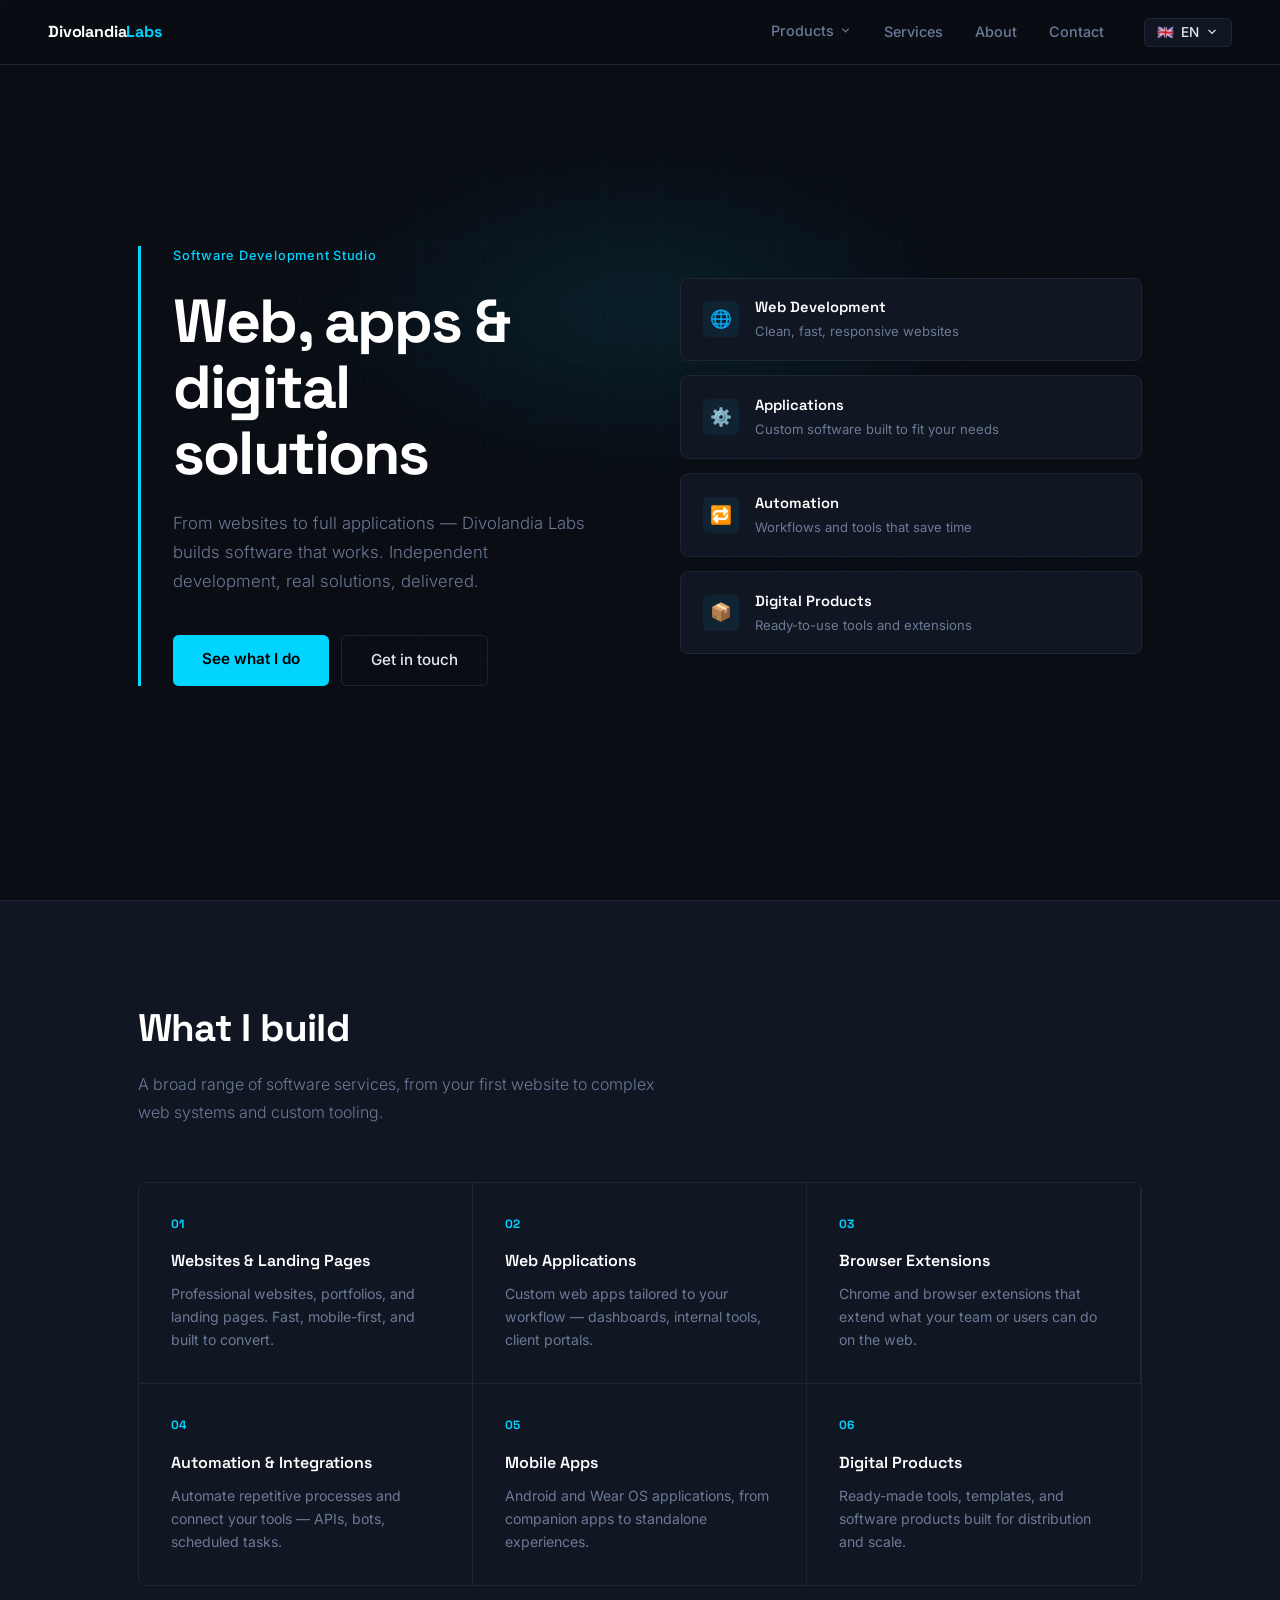
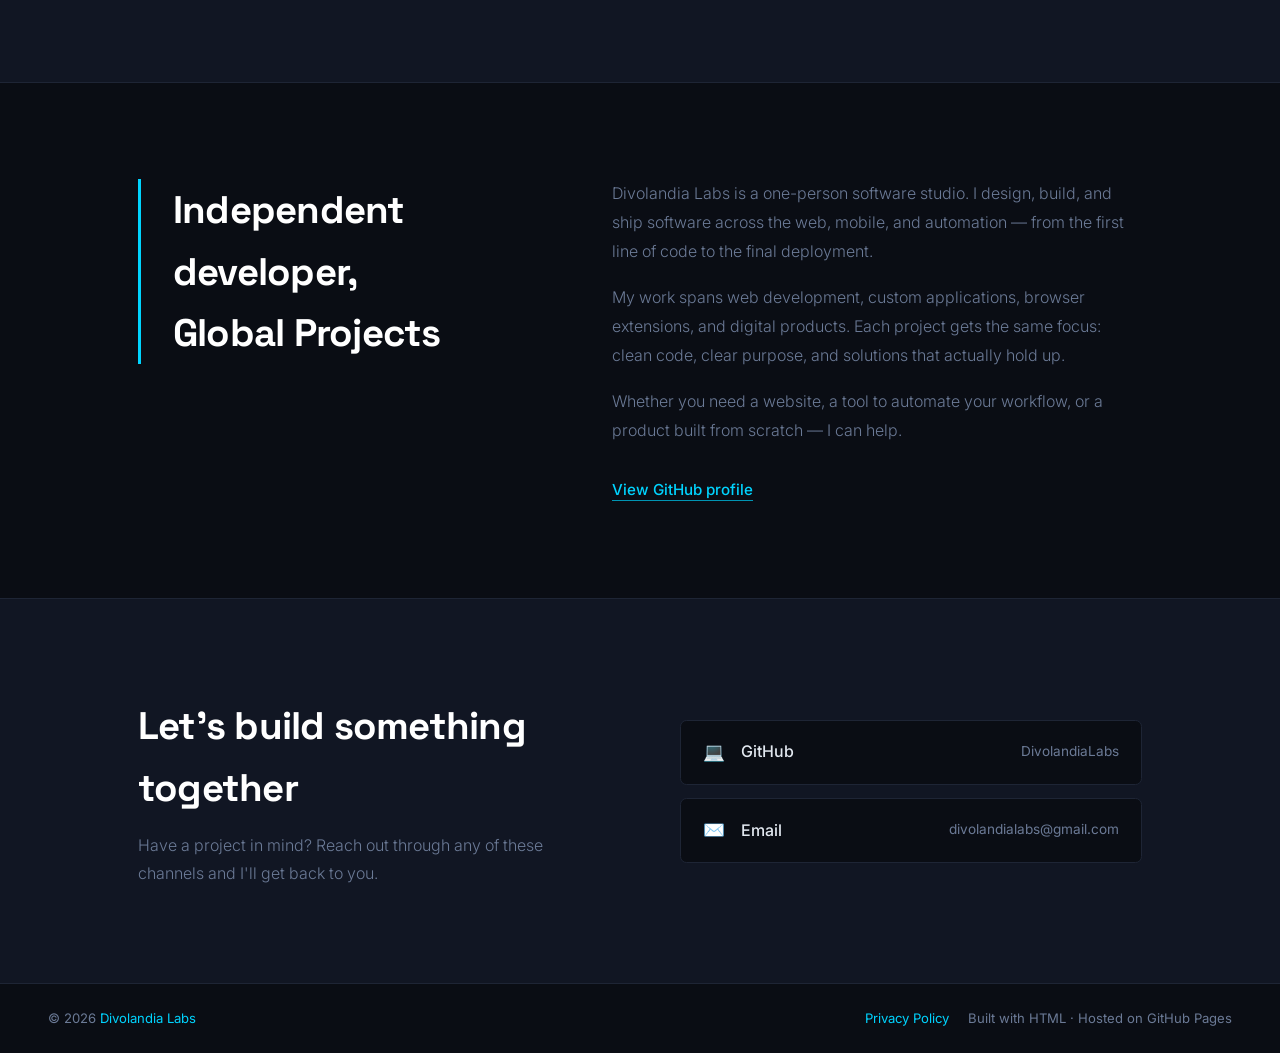
==== index.html @ 8eeaf105 "Add Products submenu and pages for Local Media for Alexa and Private Bookmarks The nav gets a "Produ" ====
<!DOCTYPE html>
<html lang="en">
<head>
  <meta charset="UTF-8" />
  <meta name="viewport" content="width=device-width, initial-scale=1.0, viewport-fit=cover" />
  <title>Divolandia Labs — Software Development</title>
  <meta name="description" content="Divolandia Labs — Independent software development studio. Web development, applications, automation, and digital solutions." />
  <link rel="canonical" href="https://divolandialabs.github.io/" />
  <meta name="theme-color" content="#0a0d14" />
  <meta name="color-scheme" content="dark" />

  <!-- Favicon (usa el logo que ya está en el repo) -->
  <link rel="icon" href="Divolandia%20Labs%20logo.jpg" />
  <link rel="apple-touch-icon" href="Divolandia%20Labs%20logo.jpg" />

  <!-- Open Graph / Twitter: previsualización al compartir el enlace -->
  <meta property="og:type" content="website" />
  <meta property="og:url" content="https://divolandialabs.github.io/" />
  <meta property="og:site_name" content="Divolandia Labs" />
  <meta property="og:title" content="Divolandia Labs — Software Development" />
  <meta property="og:description" content="Independent software development studio. Web development, applications, automation, and digital solutions." />
  <meta property="og:image" content="https://divolandialabs.github.io/Divolandia%20Labs%20logo.jpg" />
  <meta name="twitter:card" content="summary_large_image" />
  <meta name="twitter:title" content="Divolandia Labs — Software Development" />
  <meta name="twitter:description" content="Independent software development studio. Web development, applications, automation, and digital solutions." />
  <meta name="twitter:image" content="https://divolandialabs.github.io/Divolandia%20Labs%20logo.jpg" />

  <link rel="preconnect" href="https://fonts.googleapis.com" />
  <link rel="preconnect" href="https://fonts.gstatic.com" crossorigin />
  <link href="https://fonts.googleapis.com/css2?family=Space+Grotesk:wght@300;400;500;700&family=Inter:wght@300;400;500&display=swap" rel="stylesheet" />
  <style>
    :root {
      --bg:       #0a0d14;
      --surface:  #111623;
      --surface2: #161c2d;
      --border:   #1e2535;
      --cyan:     #00d4ff;
      --cyan-dim: #0094b3;
      --cyan-bg:  rgba(0,212,255,.07);
      --text:     #e2e8f0;
      --muted:    #6b7a96;
      --white:    #ffffff;
    }
    *, *::before, *::after { box-sizing: border-box; margin: 0; padding: 0; }
    html { scroll-behavior: smooth; color-scheme: dark; }
    body {
      background: var(--bg);
      color: var(--text);
      font-family: 'Inter', sans-serif;
      font-size: 16px;
      line-height: 1.6;
      -webkit-font-smoothing: antialiased;
    }

    /* Accesibilidad: foco visible con teclado */
    a:focus-visible, button:focus-visible, [tabindex]:focus-visible {
      outline: 2px solid var(--cyan);
      outline-offset: 3px;
      border-radius: .25rem;
    }
    .skip-link {
      position: absolute; left: -9999px; top: 0; z-index: 200;
      background: var(--cyan); color: #000;
      padding: .7rem 1.2rem; font-weight: 600;
      text-decoration: none; border-radius: 0 0 .4rem 0;
    }
    .skip-link:focus { left: 0; }

    /* ── NAV ── */
    nav {
      position: fixed; top: 0; left: 0; right: 0; z-index: 100;
      display: flex; align-items: center; justify-content: space-between;
      gap: 1rem;
      padding: 1.1rem 3rem;
      background: rgba(10,13,20,.88);
      backdrop-filter: blur(12px);
      -webkit-backdrop-filter: blur(12px);
      border-bottom: 1px solid var(--border);
    }
    .nav-logo {
      font-family: 'Space Grotesk', sans-serif;
      font-weight: 700; font-size: 1rem;
      color: var(--white); letter-spacing: -.01em;
      text-decoration: none; white-space: nowrap; flex-shrink: 0;
    }
    .nav-logo span { color: var(--cyan); }
    .nav-right { display: flex; align-items: center; gap: 2.5rem; min-width: 0; }
    .nav-links { display: flex; gap: 2rem; list-style: none; }
    .nav-links a {
      color: var(--muted); text-decoration: none;
      font-size: .9rem; font-weight: 500;
      transition: color .15s;
    }
    .nav-links a:hover { color: var(--cyan); }

    /* Products submenu */
    .nav-products { position: relative; }
    .nav-products-btn {
      display: flex; align-items: center; gap: .3rem;
      background: none; border: none; cursor: pointer;
      color: var(--muted); font-family: 'Inter', sans-serif;
      font-size: .9rem; font-weight: 500; line-height: inherit;
      transition: color .15s;
    }
    .nav-products-btn:hover, .nav-products.open .nav-products-btn { color: var(--cyan); }
    .nav-products-btn svg { width: 13px; height: 13px; transition: transform .15s; }
    .nav-products.open .nav-products-btn svg { transform: rotate(180deg); }
    .products-menu {
      display: none;
      position: absolute; top: calc(100% + .9rem); left: 50%;
      transform: translateX(-50%);
      background: var(--surface2); border: 1px solid var(--border);
      border-radius: .5rem; padding: .4rem;
      box-shadow: 0 12px 32px rgba(0,0,0,.45);
      min-width: 290px; list-style: none; z-index: 110;
    }
    .nav-products.open .products-menu { display: block; }
    .products-menu a {
      display: flex; align-items: center; gap: .8rem;
      padding: .65rem .8rem; border-radius: .35rem;
      color: var(--text); white-space: normal;
    }
    .products-menu a:hover { background: var(--cyan-bg); color: var(--text); }
    .products-menu .pm-icon {
      width: 34px; height: 34px; border-radius: .35rem; flex-shrink: 0;
      background: var(--cyan-bg);
      display: flex; align-items: center; justify-content: center; font-size: 1.05rem;
    }
    .products-menu .pm-name {
      display: block; font-family: 'Space Grotesk', sans-serif;
      font-weight: 600; font-size: .92rem; color: var(--white);
    }
    .products-menu .pm-desc { display: block; font-size: .78rem; color: var(--muted); font-weight: 400; }
    .products-menu a:hover .pm-name { color: var(--cyan); }

    /* Language selector */
    .lang-selector { position: relative; flex-shrink: 0; }
    .lang-btn {
      display: flex; align-items: center; gap: .4rem;
      background: var(--surface); border: 1px solid var(--border);
      color: var(--text); font-family: 'Inter', sans-serif;
      font-size: .85rem; font-weight: 500;
      padding: .35rem .75rem; border-radius: .3rem;
      cursor: pointer; transition: border-color .15s;
    }
    .lang-btn:hover { border-color: var(--cyan); color: var(--cyan); }
    .lang-btn svg { width:14px; height:14px; }
    .lang-dropdown {
      display: none;
      position: absolute; top: calc(100% + .4rem); right: 0;
      background: var(--surface2); border: 1px solid var(--border);
      border-radius: .4rem; overflow: hidden;
      box-shadow: 0 8px 24px rgba(0,0,0,.4);
      min-width: 140px;
    }
    .lang-dropdown.open { display: block; }
    .lang-option {
      display: flex; align-items: center; gap: .6rem;
      padding: .55rem 1rem; font-size: .88rem;
      cursor: pointer; transition: background .1s;
      color: var(--text);
    }
    .lang-option:hover { background: var(--border); }
    .lang-option.active { color: var(--cyan); font-weight: 500; }

    /* ── HERO ── */
    #hero {
      min-height: 100vh;
      min-height: 100dvh;
      display: flex; align-items: center;
      padding: 7rem 3rem 5rem;
      max-width: 1100px; margin: 0 auto;
      position: relative;
    }
    /* grid decorativa */
    #hero::before {
      content: '';
      position: fixed; inset: 0; z-index: -1;
      background-image:
        linear-gradient(rgba(0,212,255,.03) 1px, transparent 1px),
        linear-gradient(90deg, rgba(0,212,255,.03) 1px, transparent 1px);
      background-size: 60px 60px;
      pointer-events: none;
    }
    #hero::after {
      content: '';
      position: fixed; top: 15%; left: 50%;
      transform: translateX(-50%);
      width: 700px; height: 350px;
      max-width: 100%;
      background: radial-gradient(ellipse, rgba(0,212,255,.09) 0%, transparent 70%);
      z-index: -1; pointer-events: none;
    }
    .hero-inner {
      display: grid; grid-template-columns: 1fr 1fr;
      gap: 5rem; align-items: center; width: 100%;
    }
    .hero-left { border-left: 3px solid var(--cyan); padding-left: 2rem; }
    .hero-eyebrow {
      font-size: .8rem; color: var(--cyan);
      font-weight: 500; letter-spacing: .06em;
      margin-bottom: 1.4rem;
    }
    h1 {
      font-family: 'Space Grotesk', sans-serif;
      font-size: clamp(2.4rem, 5vw, 3.8rem);
      font-weight: 700; line-height: 1.08;
      letter-spacing: -.03em; color: var(--white);
      margin-bottom: 1.4rem;
    }
    .hero-sub {
      font-size: 1.05rem; color: var(--muted);
      line-height: 1.75; max-width: 420px;
      margin-bottom: 2.4rem; font-weight: 300;
    }
    .hero-actions { display: flex; gap: .8rem; flex-wrap: wrap; }
    .btn-primary {
      background: var(--cyan); color: #000;
      padding: .75rem 1.8rem; border-radius: .35rem;
      font-family: 'Inter', sans-serif;
      font-weight: 600; font-size: .95rem;
      text-decoration: none; transition: opacity .15s;
    }
    .btn-primary:hover { opacity: .85; }
    .btn-ghost {
      border: 1px solid var(--border); color: var(--text);
      padding: .75rem 1.8rem; border-radius: .35rem;
      font-family: 'Inter', sans-serif;
      font-weight: 500; font-size: .95rem;
      text-decoration: none; transition: border-color .15s, color .15s;
    }
    .btn-ghost:hover { border-color: var(--cyan); color: var(--cyan); }

    .hero-right { display: flex; flex-direction: column; gap: .9rem; }
    .hero-pill {
      background: var(--surface); border: 1px solid var(--border);
      border-radius: .5rem; padding: 1.1rem 1.4rem;
      display: flex; align-items: center; gap: 1rem;
      transition: border-color .15s;
    }
    .hero-pill:hover { border-color: var(--cyan-dim); }
    .pill-icon {
      width: 36px; height: 36px; border-radius: .35rem;
      background: var(--cyan-bg);
      display: flex; align-items: center; justify-content: center;
      font-size: 1.1rem; flex-shrink: 0;
    }
    .pill-text h4 {
      font-family: 'Space Grotesk', sans-serif;
      font-size: .92rem; font-weight: 600; color: var(--white);
      margin-bottom: .1rem;
    }
    .pill-text p { font-size: .82rem; color: var(--muted); }

    /* ── SERVICES ── */
    #services {
      background: var(--surface);
      border-top: 1px solid var(--border);
      border-bottom: 1px solid var(--border);
    }
    .services-inner {
      max-width: 1100px; margin: 0 auto;
      padding: 6rem 3rem;
    }
    .section-head { margin-bottom: 3.5rem; }
    .section-head h2 {
      font-family: 'Space Grotesk', sans-serif;
      font-size: clamp(1.7rem, 3.5vw, 2.4rem);
      font-weight: 700; letter-spacing: -.02em;
      color: var(--white); margin-bottom: .7rem;
    }
    .section-head p { color: var(--muted); max-width: 520px; font-weight: 300; line-height: 1.75; }

    .services-grid {
      display: grid;
      grid-template-columns: repeat(3, 1fr);
      border: 1px solid var(--border); border-radius: .5rem;
      overflow: hidden;
    }
    .service-item {
      padding: 2rem;
      border-right: 1px solid var(--border);
      transition: background .15s;
    }
    .service-item:hover { background: var(--surface2); }
    .service-item:last-child { border-right: none; }
    .service-item:nth-child(n+4) { border-top: 1px solid var(--border); }
    .service-num {
      font-size: .75rem; color: var(--cyan);
      font-weight: 700; margin-bottom: .9rem;
      font-family: 'Space Grotesk', sans-serif;
    }
    .service-item h3 {
      font-family: 'Space Grotesk', sans-serif;
      font-size: 1rem; font-weight: 600;
      color: var(--white); margin-bottom: .5rem;
    }
    .service-item p { font-size: .88rem; color: var(--muted); line-height: 1.65; }

    /* ── ABOUT ── */
    #about {
      max-width: 1100px; margin: 0 auto;
      padding: 6rem 3rem;
    }
    .about-layout {
      display: grid; grid-template-columns: 1fr 1.4fr;
      gap: 6rem; align-items: start;
    }
    .about-left { border-left: 3px solid var(--cyan); padding-left: 2rem; }
    .about-left h2 {
      font-family: 'Space Grotesk', sans-serif;
      font-size: clamp(1.7rem, 3.5vw, 2.4rem);
      font-weight: 700; letter-spacing: -.02em;
      color: var(--white);
    }
    .about-right p {
      color: var(--muted); line-height: 1.8;
      margin-bottom: 1.1rem; font-weight: 300;
    }
    .about-right p:last-of-type { margin-bottom: 2rem; }
    .about-link {
      color: var(--cyan); text-decoration: none;
      font-weight: 500; font-size: .95rem;
      border-bottom: 1px solid var(--cyan-dim);
      padding-bottom: .1rem;
      transition: opacity .15s;
    }
    .about-link:hover { opacity: .7; }

    /* ── CONTACT ── */
    #contact {
      background: var(--surface);
      border-top: 1px solid var(--border);
    }
    .contact-inner {
      max-width: 1100px; margin: 0 auto;
      padding: 6rem 3rem;
      display: grid; grid-template-columns: 1fr 1fr;
      gap: 5rem; align-items: center;
    }
    .contact-left h2 {
      font-family: 'Space Grotesk', sans-serif;
      font-size: clamp(1.7rem, 3.5vw, 2.4rem);
      font-weight: 700; letter-spacing: -.02em;
      color: var(--white); margin-bottom: .8rem;
    }
    .contact-left p { color: var(--muted); font-weight: 300; line-height: 1.75; }
    .contact-right { display: flex; flex-direction: column; gap: .8rem; }
    .contact-link {
      display: flex; align-items: center; gap: 1rem;
      padding: 1.1rem 1.4rem;
      border: 1px solid var(--border);
      border-radius: .4rem; text-decoration: none;
      color: var(--text); font-weight: 500;
      background: var(--bg);
      transition: border-color .15s, background .15s;
    }
    .contact-link:hover {
      border-color: var(--cyan-dim);
      background: var(--cyan-bg);
      color: var(--cyan);
    }
    .contact-link-icon { font-size: 1.1rem; }
    .contact-link-handle {
      font-size: .85rem; color: var(--muted);
      margin-left: auto; font-weight: 400;
      overflow-wrap: anywhere;
    }

    /* ── FOOTER ── */
    footer {
      background: var(--bg);
      border-top: 1px solid var(--border);
      padding: 1.5rem 3rem;
      display: flex; align-items: center; justify-content: space-between;
      gap: 1rem; flex-wrap: wrap;
    }
    footer p { font-size: .82rem; color: var(--muted); }
    footer a { color: var(--cyan); text-decoration: none; }
    footer a:hover { opacity: .7; }
    .footer-meta { display: flex; align-items: center; gap: 1.2rem; flex-wrap: wrap; }

    /* ── RESPONSIVE ── */
    @media (max-width: 768px) {
      nav { padding: .9rem 1.2rem; }
      .nav-right { gap: 1rem; }
      /* Antes los enlaces desaparecían por completo en móvil (display:none),
         dejando la web sin navegación. Ahora siguen accesibles. */
      .nav-links {
        gap: 1.1rem;
        overflow-x: auto;
        -webkit-overflow-scrolling: touch;
        scrollbar-width: none;
      }
      .nav-links::-webkit-scrollbar { display: none; }
      .nav-links a, .nav-products-btn { font-size: .82rem; white-space: nowrap; }
      /* La lista tiene overflow-x, que recortaría un menú absoluto: en móvil va fijo bajo la barra */
      .products-menu {
        position: fixed; top: var(--nav-bottom, 3.6rem);
        left: 1rem; right: 1rem; transform: none; min-width: 0;
      }
      #hero { padding: 6rem 1.2rem 3rem; }
      .hero-inner { grid-template-columns: 1fr; gap: 3rem; }
      .hero-left { padding-left: 1.2rem; }
      .services-inner { padding: 4rem 1.2rem; }
      .services-grid { grid-template-columns: 1fr; }
      .service-item { border-right: none; border-top: 1px solid var(--border); }
      .service-item:first-child { border-top: none; }
      #about { padding: 4rem 1.2rem; }
      .about-layout { grid-template-columns: 1fr; gap: 2.5rem; }
      .about-left { padding-left: 1.2rem; }
      .contact-inner { grid-template-columns: 1fr; gap: 2.5rem; padding: 4rem 1.2rem; }
      footer { padding: 1.5rem 1.2rem; flex-direction: column; gap: .6rem; text-align: center; }
    }
    @media (max-width: 420px) {
      .nav-links { gap: .9rem; }
      .hero-actions .btn-primary, .hero-actions .btn-ghost { width: 100%; text-align: center; }
      .contact-link { flex-wrap: wrap; }
      .contact-link-handle { margin-left: 0; width: 100%; }
    }
    @media (prefers-reduced-motion: reduce) {
      html { scroll-behavior: auto; }
      * { transition: none !important; }
    }
  </style>
</head>
<body>

  <a class="skip-link" href="#hero" data-i18n="a11y.skip">Skip to content</a>

  <!-- NAV -->
  <nav aria-label="Main navigation">
    <a href="#hero" class="nav-logo">Divolandia<span>Labs</span></a>
    <div class="nav-right">
      <ul class="nav-links">
        <li class="nav-products" id="navProducts">
          <button class="nav-products-btn" id="productsBtn" aria-haspopup="true" aria-expanded="false" aria-controls="productsMenu">
            <span data-i18n="nav.products">Products</span>
            <svg viewBox="0 0 20 20" fill="none" stroke="currentColor" stroke-width="1.8" aria-hidden="true"><path d="M5 7l5 5 5-5"/></svg>
          </button>
          <ul class="products-menu" id="productsMenu">
            <li><a href="https://divolandialabs.github.io/onoffether/">
              <span class="pm-icon" aria-hidden="true">🔌</span>
              <span><span class="pm-name">OnOffEther</span><span class="pm-desc" data-i18n="prod.onoff">Wired internet on/off in one click</span></span>
            </a></li>
            <li><a href="local-media-for-alexa/">
              <span class="pm-icon" aria-hidden="true">🎵</span>
              <span><span class="pm-name">Local Media for Alexa</span><span class="pm-desc" data-i18n="prod.media">Your Raspberry Pi music on Alexa</span></span>
            </a></li>
            <li><a href="private-bookmarks/">
              <span class="pm-icon" aria-hidden="true">🔒</span>
              <span><span class="pm-name">Private Bookmarks</span><span class="pm-desc" data-i18n="prod.bookmarks">PIN-protect your Chrome bookmarks</span></span>
            </a></li>
          </ul>
        </li>
        <li><a href="#services" data-i18n="nav.services">Services</a></li>
        <li><a href="#about"    data-i18n="nav.about">About</a></li>
        <li><a href="#contact"  data-i18n="nav.contact">Contact</a></li>
      </ul>
      <div class="lang-selector">
        <button class="lang-btn" id="langBtn" aria-label="Select language" aria-haspopup="listbox" aria-expanded="false" aria-controls="langDropdown">
          <span id="langFlag" aria-hidden="true">🇬🇧</span>
          <span id="langLabel">EN</span>
          <svg viewBox="0 0 20 20" fill="none" stroke="currentColor" stroke-width="1.8" aria-hidden="true"><path d="M5 7l5 5 5-5"/></svg>
        </button>
        <div class="lang-dropdown" id="langDropdown" role="listbox" aria-label="Language">
          <div class="lang-option active" data-lang="en" role="option" tabindex="0" aria-selected="true"><span aria-hidden="true">🇬🇧</span>&nbsp;English</div>
          <div class="lang-option" data-lang="es" role="option" tabindex="0" aria-selected="false"><span aria-hidden="true">🇪🇸</span>&nbsp;Español</div>
          <div class="lang-option" data-lang="fr" role="option" tabindex="0" aria-selected="false"><span aria-hidden="true">🇫🇷</span>&nbsp;Français</div>
          <div class="lang-option" data-lang="de" role="option" tabindex="0" aria-selected="false"><span aria-hidden="true">🇩🇪</span>&nbsp;Deutsch</div>
          <div class="lang-option" data-lang="pt" role="option" tabindex="0" aria-selected="false"><span aria-hidden="true">🇧🇷</span>&nbsp;Português</div>
        </div>
      </div>
    </div>
  </nav>

  <!-- HERO -->
  <section id="hero">
    <div class="hero-inner">
      <div class="hero-left">
        <p class="hero-eyebrow" data-i18n="hero.eyebrow">Software Development Studio</p>
        <h1 data-i18n="hero.h1">Web, apps &amp; digital solutions</h1>
        <p class="hero-sub" data-i18n="hero.sub">From websites to full applications — Divolandia Labs builds software that works. Independent development, real solutions, delivered.</p>
        <div class="hero-actions">
          <a href="#services" class="btn-primary" data-i18n="hero.cta1">See what I do</a>
          <a href="#contact"  class="btn-ghost"   data-i18n="hero.cta2">Get in touch</a>
        </div>
      </div>
      <div class="hero-right">
        <div class="hero-pill">
          <div class="pill-icon" aria-hidden="true">🌐</div>
          <div class="pill-text">
            <h4 data-i18n="pill1.title">Web Development</h4>
            <p  data-i18n="pill1.desc">Clean, fast, responsive websites</p>
          </div>
        </div>
        <div class="hero-pill">
          <div class="pill-icon" aria-hidden="true">⚙️</div>
          <div class="pill-text">
            <h4 data-i18n="pill2.title">Applications</h4>
            <p  data-i18n="pill2.desc">Custom software built to fit your needs</p>
          </div>
        </div>
        <div class="hero-pill">
          <div class="pill-icon" aria-hidden="true">🔁</div>
          <div class="pill-text">
            <h4 data-i18n="pill3.title">Automation</h4>
            <p  data-i18n="pill3.desc">Workflows and tools that save time</p>
          </div>
        </div>
        <div class="hero-pill">
          <div class="pill-icon" aria-hidden="true">📦</div>
          <div class="pill-text">
            <h4 data-i18n="pill4.title">Digital Products</h4>
            <p  data-i18n="pill4.desc">Ready-to-use tools and extensions</p>
          </div>
        </div>
      </div>
    </div>
  </section>

  <!-- SERVICES -->
  <div id="services">
    <div class="services-inner">
      <div class="section-head">
        <h2 data-i18n="services.h2">What I build</h2>
        <p  data-i18n="services.sub">A broad range of software services, from your first website to complex web systems and custom tooling.</p>
      </div>
      <div class="services-grid">
        <div class="service-item">
          <div class="service-num" aria-hidden="true">01</div>
          <h3 data-i18n="s1.title">Websites &amp; Landing Pages</h3>
          <p  data-i18n="s1.desc">Professional websites, portfolios, and landing pages. Fast, mobile-first, and built to convert.</p>
        </div>
        <div class="service-item">
          <div class="service-num" aria-hidden="true">02</div>
          <h3 data-i18n="s2.title">Web Applications</h3>
          <p  data-i18n="s2.desc">Custom web apps tailored to your workflow — dashboards, internal tools, client portals.</p>
        </div>
        <div class="service-item">
          <div class="service-num" aria-hidden="true">03</div>
          <h3 data-i18n="s3.title">Browser Extensions</h3>
          <p  data-i18n="s3.desc">Chrome and browser extensions that extend what your team or users can do on the web.</p>
        </div>
        <div class="service-item">
          <div class="service-num" aria-hidden="true">04</div>
          <h3 data-i18n="s4.title">Automation &amp; Integrations</h3>
          <p  data-i18n="s4.desc">Automate repetitive processes and connect your tools — APIs, bots, scheduled tasks.</p>
        </div>
        <div class="service-item">
          <div class="service-num" aria-hidden="true">05</div>
          <h3 data-i18n="s5.title">Mobile Apps</h3>
          <p  data-i18n="s5.desc">Android and Wear OS applications, from companion apps to standalone experiences.</p>
        </div>
        <div class="service-item">
          <div class="service-num" aria-hidden="true">06</div>
          <h3 data-i18n="s6.title">Digital Products</h3>
          <p  data-i18n="s6.desc">Ready-made tools, templates, and software products built for distribution and scale.</p>
        </div>
      </div>
    </div>
  </div>

  <!-- ABOUT -->
  <section id="about">
    <div class="about-layout">
      <div class="about-left">
        <h2 data-i18n="about.h2">Independent developer,<br>Global Projects</h2>
      </div>
      <div class="about-right">
        <p data-i18n="about.p1">Divolandia Labs is a one-person software studio. I design, build, and ship software across the web, mobile, and automation — from the first line of code to the final deployment.</p>
        <p data-i18n="about.p2">My work spans web development, custom applications, browser extensions, and digital products. Each project gets the same focus: clean code, clear purpose, and solutions that actually hold up.</p>
        <p data-i18n="about.p3">Whether you need a website, a tool to automate your workflow, or a product built from scratch — I can help.</p>
        <a href="https://github.com/DivolandiaLabs" target="_blank" rel="noopener" class="about-link" data-i18n="about.link">View GitHub profile</a>
      </div>
    </div>
  </section>

  <!-- CONTACT -->
  <div id="contact">
    <div class="contact-inner">
      <div class="contact-left">
        <h2 data-i18n="contact.h2">Let's build something together</h2>
        <p  data-i18n="contact.sub">Have a project in mind? Reach out through any of these channels and I'll get back to you.</p>
      </div>
      <div class="contact-right">
        <a href="https://github.com/DivolandiaLabs" target="_blank" rel="noopener" class="contact-link">
          <span class="contact-link-icon" aria-hidden="true">💻</span>
          <span>GitHub</span>
          <span class="contact-link-handle">DivolandiaLabs</span>
        </a>
        <a href="mailto:divolandialabs@gmail.com" class="contact-link">
          <span class="contact-link-icon" aria-hidden="true">✉️</span>
          <span data-i18n="contact.email">Email</span>
          <span class="contact-link-handle">divolandialabs@gmail.com</span>
        </a>
      </div>
    </div>
  </div>

  <!-- FOOTER -->
  <footer>
    <p>© 2026 <a href="https://github.com/DivolandiaLabs">Divolandia Labs</a></p>
    <div class="footer-meta">
      <p><a href="https://github.com/DivolandiaLabs/privacy-policy" target="_blank" rel="noopener" data-i18n="footer.privacy">Privacy Policy</a></p>
      <p data-i18n="footer.built">Built with HTML · Hosted on GitHub Pages</p>
    </div>
  </footer>

  <script>
    const i18n = {
      en: {
        "a11y.skip":"Skip to content",
        "nav.services":"Services","nav.about":"About","nav.contact":"Contact",
        "nav.products":"Products","prod.onoff":"Wired internet on/off in one click","prod.media":"Your Raspberry Pi music on Alexa","prod.bookmarks":"PIN-protect your Chrome bookmarks",
        "hero.eyebrow":"Software Development Studio",
        "hero.h1":"Web, apps &amp; digital solutions",
        "hero.sub":"From websites to full applications — Divolandia Labs builds software that works. Independent development, real solutions, delivered.",
        "hero.cta1":"See what I do","hero.cta2":"Get in touch",
        "pill1.title":"Web Development","pill1.desc":"Clean, fast, responsive websites",
        "pill2.title":"Applications","pill2.desc":"Custom software built to fit your needs",
        "pill3.title":"Automation","pill3.desc":"Workflows and tools that save time",
        "pill4.title":"Digital Products","pill4.desc":"Ready-to-use tools and extensions",
        "services.h2":"What I build",
        "services.sub":"A broad range of software services, from your first website to complex web systems and custom tooling.",
        "s1.title":"Websites &amp; Landing Pages","s1.desc":"Professional websites, portfolios, and landing pages. Fast, mobile-first, and built to convert.",
        "s2.title":"Web Applications","s2.desc":"Custom web apps tailored to your workflow — dashboards, internal tools, client portals.",
        "s3.title":"Browser Extensions","s3.desc":"Chrome and browser extensions that extend what your team or users can do on the web.",
        "s4.title":"Automation &amp; Integrations","s4.desc":"Automate repetitive processes and connect your tools — APIs, bots, scheduled tasks.",
        "s5.title":"Mobile Apps","s5.desc":"Android and Wear OS applications, from companion apps to standalone experiences.",
        "s6.title":"Digital Products","s6.desc":"Ready-made tools, templates, and software products built for distribution and scale.",
        "about.h2":"Independent developer,<br>Global Projects",
        "about.p1":"Divolandia Labs is a one-person software studio. I design, build, and ship software across the web, mobile, and automation — from the first line of code to the final deployment.",
        "about.p2":"My work spans web development, custom applications, browser extensions, and digital products. Each project gets the same focus: clean code, clear purpose, and solutions that actually hold up.",
        "about.p3":"Whether you need a website, a tool to automate your workflow, or a product built from scratch — I can help.",
        "about.link":"View GitHub profile",
        "contact.h2":"Let's build something together",
        "contact.sub":"Have a project in mind? Reach out through any of these channels and I'll get back to you.",
        "contact.email":"Email",
        "footer.privacy":"Privacy Policy",
        "footer.built":"Built with HTML · Hosted on GitHub Pages"
      },
      es: {
        "a11y.skip":"Saltar al contenido",
        "nav.services":"Servicios","nav.about":"Sobre mí","nav.contact":"Contacto",
        "nav.products":"Productos","prod.onoff":"Internet por cable on/off con un clic","prod.media":"Tu música de la Raspberry Pi en Alexa","prod.bookmarks":"Protege tus marcadores de Chrome con PIN",
        "hero.eyebrow":"Estudio de Desarrollo de Software",
        "hero.h1":"Web, apps y soluciones digitales",
        "hero.sub":"De sitios web a aplicaciones completas — Divolandia Labs construye software que funciona. Desarrollo independiente, soluciones reales.",
        "hero.cta1":"Ver servicios","hero.cta2":"Contactar",
        "pill1.title":"Desarrollo Web","pill1.desc":"Sitios web limpios, rápidos y responsive",
        "pill2.title":"Aplicaciones","pill2.desc":"Software a medida según tus necesidades",
        "pill3.title":"Automatización","pill3.desc":"Flujos y herramientas que ahorran tiempo",
        "pill4.title":"Productos Digitales","pill4.desc":"Herramientas y extensiones listas para usar",
        "services.h2":"Qué construyo",
        "services.sub":"Una amplia gama de servicios de software, desde tu primera web hasta sistemas complejos y herramientas a medida.",
        "s1.title":"Webs y Landing Pages","s1.desc":"Sitios web profesionales, portfolios y landing pages. Rápidos, mobile-first y orientados a conversión.",
        "s2.title":"Aplicaciones Web","s2.desc":"Apps web personalizadas para tu flujo de trabajo — dashboards, herramientas internas, portales de clientes.",
        "s3.title":"Extensiones de Navegador","s3.desc":"Extensiones para Chrome que amplían lo que tu equipo o usuarios pueden hacer en la web.",
        "s4.title":"Automatización e Integraciones","s4.desc":"Automatiza procesos repetitivos y conecta tus herramientas — APIs, bots, tareas programadas.",
        "s5.title":"Apps Móviles","s5.desc":"Aplicaciones Android y Wear OS, desde apps complementarias hasta experiencias independientes.",
        "s6.title":"Productos Digitales","s6.desc":"Herramientas, plantillas y productos de software listos para distribuir a escala.",
        "about.h2":"Desarrollador independiente,<br>basado en España",
        "about.p1":"Divolandia Labs es un estudio de software unipersonal. Diseño, construyo y publico software en web, móvil y automatización — desde la primera línea de código hasta el despliegue final.",
        "about.p2":"Mi trabajo abarca desarrollo web, aplicaciones personalizadas, extensiones de navegador y productos digitales. Cada proyecto recibe el mismo enfoque: código limpio, propósito claro y soluciones que realmente funcionan.",
        "about.p3":"Si necesitas una web, una herramienta para automatizar tu flujo de trabajo o un producto construido desde cero — puedo ayudarte.",
        "about.link":"Ver perfil de GitHub",
        "contact.h2":"Construyamos algo juntos",
        "contact.sub":"¿Tienes un proyecto en mente? Escríbeme por cualquiera de estos canales y te respondo.",
        "contact.email":"Email",
        "footer.privacy":"Política de Privacidad",
        "footer.built":"Construido con HTML · Alojado en GitHub Pages"
      },
      fr: {
        "a11y.skip":"Aller au contenu",
        "nav.services":"Services","nav.about":"À propos","nav.contact":"Contact",
        "nav.products":"Produits","prod.onoff":"Internet filaire on/off en un clic","prod.media":"Votre musique du Raspberry Pi sur Alexa","prod.bookmarks":"Protégez vos favoris Chrome par PIN",
        "hero.eyebrow":"Studio de Développement Logiciel",
        "hero.h1":"Web, apps &amp; solutions digitales",
        "hero.sub":"Des sites web aux applications complètes — Divolandia Labs crée des logiciels qui fonctionnent. Développement indépendant, solutions concrètes.",
        "hero.cta1":"Voir les services","hero.cta2":"Me contacter",
        "pill1.title":"Développement Web","pill1.desc":"Sites web propres, rapides et responsives",
        "pill2.title":"Applications","pill2.desc":"Logiciels sur mesure adaptés à vos besoins",
        "pill3.title":"Automatisation","pill3.desc":"Workflows et outils qui font gagner du temps",
        "pill4.title":"Produits Digitaux","pill4.desc":"Outils et extensions prêts à l'emploi",
        "services.h2":"Ce que je construis",
        "services.sub":"Un large éventail de services logiciels, de votre premier site à des systèmes web complexes.",
        "s1.title":"Sites Web &amp; Landing Pages","s1.desc":"Sites professionnels, portfolios et landing pages. Rapides, mobile-first, orientés conversion.",
        "s2.title":"Applications Web","s2.desc":"Apps web sur mesure — tableaux de bord, outils internes, portails clients.",
        "s3.title":"Extensions de Navigateur","s3.desc":"Extensions Chrome qui étendent les capacités de vos utilisateurs sur le web.",
        "s4.title":"Automatisation &amp; Intégrations","s4.desc":"Automatisez vos processus répétitifs et connectez vos outils — APIs, bots, tâches planifiées.",
        "s5.title":"Applications Mobiles","s5.desc":"Applications Android et Wear OS, des apps complémentaires aux expériences autonomes.",
        "s6.title":"Produits Digitaux","s6.desc":"Outils, templates et produits logiciels prêts à distribuer à grande échelle.",
        "about.h2":"Développeur indépendant,<br>basé en Espagne",
        "about.p1":"Divolandia Labs est un studio logiciel solo. Je conçois, développe et livre des logiciels pour le web, mobile et l'automatisation.",
        "about.p2":"Mon travail couvre le développement web, les applications personnalisées, les extensions navigateur et les produits digitaux.",
        "about.p3":"Que vous ayez besoin d'un site web, d'un outil d'automatisation ou d'un produit créé de zéro — je peux vous aider.",
        "about.link":"Voir le profil GitHub",
        "contact.h2":"Construisons quelque chose ensemble",
        "contact.sub":"Un projet en tête ? Contactez-moi via l'un de ces canaux et je vous répondrai.",
        "contact.email":"E-mail",
        "footer.privacy":"Politique de Confidentialité",
        "footer.built":"Construit en HTML · Hébergé sur GitHub Pages"
      },
      de: {
        "a11y.skip":"Zum Inhalt springen",
        "nav.services":"Leistungen","nav.about":"Über mich","nav.contact":"Kontakt",
        "nav.products":"Produkte","prod.onoff":"Kabel-Internet an/aus mit einem Klick","prod.media":"Ihre Raspberry-Pi-Musik auf Alexa","prod.bookmarks":"Chrome-Lesezeichen mit PIN schützen",
        "hero.eyebrow":"Software-Entwicklungsstudio",
        "hero.h1":"Web, Apps &amp; digitale Lösungen",
        "hero.sub":"Von Websites bis hin zu vollständigen Anwendungen — Divolandia Labs entwickelt Software, die funktioniert.",
        "hero.cta1":"Leistungen ansehen","hero.cta2":"Kontakt aufnehmen",
        "pill1.title":"Webentwicklung","pill1.desc":"Saubere, schnelle, responsive Websites",
        "pill2.title":"Anwendungen","pill2.desc":"Maßgeschneiderte Software für Ihre Bedürfnisse",
        "pill3.title":"Automatisierung","pill3.desc":"Workflows und Tools, die Zeit sparen",
        "pill4.title":"Digitale Produkte","pill4.desc":"Fertige Tools und Erweiterungen",
        "services.h2":"Was ich entwickle",
        "services.sub":"Ein breites Spektrum an Software-Dienstleistungen, von Ihrer ersten Website bis zu komplexen Websystemen.",
        "s1.title":"Websites &amp; Landing Pages","s1.desc":"Professionelle Websites, Portfolios und Landing Pages. Schnell, mobile-first und auf Conversion ausgerichtet.",
        "s2.title":"Webanwendungen","s2.desc":"Maßgeschneiderte Web-Apps — Dashboards, interne Tools, Kundenportale.",
        "s3.title":"Browser-Erweiterungen","s3.desc":"Chrome-Erweiterungen, die Ihren Nutzern mehr Möglichkeiten im Web bieten.",
        "s4.title":"Automatisierung &amp; Integrationen","s4.desc":"Automatisieren Sie repetitive Prozesse und verbinden Sie Ihre Tools.",
        "s5.title":"Mobile Apps","s5.desc":"Android- und Wear-OS-Anwendungen, von Begleit-Apps bis zu eigenständigen Erlebnissen.",
        "s6.title":"Digitale Produkte","s6.desc":"Fertige Tools, Templates und Softwareprodukte für die Verteilung in großem Maßstab.",
        "about.h2":"Unabhängiger Entwickler,<br>ansässig in Spanien",
        "about.p1":"Divolandia Labs ist ein Ein-Personen-Softwarestudio. Ich entwerfe, entwickle und liefere Software für Web, Mobile und Automatisierung.",
        "about.p2":"Meine Arbeit umfasst Webentwicklung, individuelle Anwendungen, Browser-Erweiterungen und digitale Produkte.",
        "about.p3":"Ob Sie eine Website, ein Automatisierungstool oder ein Produkt von Grund auf benötigen — ich helfe Ihnen.",
        "about.link":"GitHub-Profil ansehen",
        "contact.h2":"Lassen Sie uns etwas zusammen bauen",
        "contact.sub":"Haben Sie ein Projekt? Kontaktieren Sie mich über einen dieser Kanäle.",
        "contact.email":"E-Mail",
        "footer.privacy":"Datenschutzerklärung",
        "footer.built":"Mit HTML gebaut · Gehostet auf GitHub Pages"
      },
      pt: {
        "a11y.skip":"Ir para o conteúdo",
        "nav.services":"Serviços","nav.about":"Sobre mim","nav.contact":"Contato",
        "nav.products":"Produtos","prod.onoff":"Internet cabeada on/off com um clique","prod.media":"Sua música do Raspberry Pi na Alexa","prod.bookmarks":"Proteja seus favoritos do Chrome com PIN",
        "hero.eyebrow":"Estúdio de Desenvolvimento de Software",
        "hero.h1":"Web, apps e soluções digitais",
        "hero.sub":"De sites a aplicações completas — Divolandia Labs constrói software que funciona. Desenvolvimento independente, soluções reais.",
        "hero.cta1":"Ver serviços","hero.cta2":"Entrar em contato",
        "pill1.title":"Desenvolvimento Web","pill1.desc":"Sites limpos, rápidos e responsivos",
        "pill2.title":"Aplicações","pill2.desc":"Software personalizado para suas necessidades",
        "pill3.title":"Automação","pill3.desc":"Fluxos e ferramentas que economizam tempo",
        "pill4.title":"Produtos Digitais","pill4.desc":"Ferramentas e extensões prontas para usar",
        "services.h2":"O que eu construo",
        "services.sub":"Uma ampla gama de serviços de software, do seu primeiro site a sistemas web complexos e ferramentas personalizadas.",
        "s1.title":"Sites &amp; Landing Pages","s1.desc":"Sites profissionais, portfólios e landing pages. Rápidos, mobile-first e voltados para conversão.",
        "s2.title":"Aplicações Web","s2.desc":"Apps web personalizados — dashboards, ferramentas internas, portais de clientes.",
        "s3.title":"Extensões de Navegador","s3.desc":"Extensões para Chrome que ampliam o que seus usuários podem fazer na web.",
        "s4.title":"Automação &amp; Integrações","s4.desc":"Automatize processos repetitivos e conecte suas ferramentas — APIs, bots, tarefas agendadas.",
        "s5.title":"Apps Móveis","s5.desc":"Aplicações Android e Wear OS, de apps complementares a experiências independentes.",
        "s6.title":"Produtos Digitais","s6.desc":"Ferramentas, templates e produtos de software prontos para distribuição em escala.",
        "about.h2":"Desenvolvedor independente,<br>baseado na Espanha",
        "about.p1":"Divolandia Labs é um estúdio de software solo. Projeto, construo e entrego software para web, mobile e automação.",
        "about.p2":"Meu trabalho abrange desenvolvimento web, aplicações personalizadas, extensões de navegador e produtos digitais.",
        "about.p3":"Se você precisa de um site, uma ferramenta para automatizar seu fluxo de trabalho ou um produto construído do zero — posso ajudar.",
        "about.link":"Ver perfil no GitHub",
        "contact.h2":"Vamos construir algo juntos",
        "contact.sub":"Tem um projeto em mente? Entre em contato por qualquer um desses canais.",
        "contact.email":"E-mail",
        "footer.privacy":"Política de Privacidade",
        "footer.built":"Construído com HTML · Hospedado no GitHub Pages"
      }
    };

    const flags  = { en:'🇬🇧', es:'🇪🇸', fr:'🇫🇷', de:'🇩🇪', pt:'🇧🇷' };
    const labels = { en:'EN',   es:'ES',   fr:'FR',   de:'DE',   pt:'PT'  };

    function applyLang(lang) {
      const t = i18n[lang];
      if (!t) return;
      document.querySelectorAll('[data-i18n]').forEach(el => {
        const key = el.getAttribute('data-i18n');
        if (t[key] !== undefined) el.innerHTML = t[key];
      });
      document.getElementById('langFlag').textContent  = flags[lang];
      document.getElementById('langLabel').textContent = labels[lang];
      document.querySelectorAll('.lang-option').forEach(o => {
        const on = o.dataset.lang === lang;
        o.classList.toggle('active', on);
        o.setAttribute('aria-selected', on ? 'true' : 'false');
      });
      document.documentElement.lang = lang;
    }

    const btn      = document.getElementById('langBtn');
    const dropdown = document.getElementById('langDropdown');

    function closeDropdown() {
      dropdown.classList.remove('open');
      btn.setAttribute('aria-expanded', 'false');
    }
    function toggleDropdown() {
      const open = dropdown.classList.toggle('open');
      btn.setAttribute('aria-expanded', open ? 'true' : 'false');
    }

    btn.addEventListener('click', e => { e.stopPropagation(); toggleDropdown(); });
    document.addEventListener('click', closeDropdown);
    document.addEventListener('keydown', e => { if (e.key === 'Escape') closeDropdown(); });

    document.querySelectorAll('.lang-option').forEach(opt => {
      const choose = () => { applyLang(opt.dataset.lang); closeDropdown(); btn.focus(); };
      opt.addEventListener('click', choose);
      // Selección con teclado (antes solo funcionaba con ratón)
      opt.addEventListener('keydown', e => {
        if (e.key === 'Enter' || e.key === ' ') { e.preventDefault(); choose(); }
      });
    });

    // Submenú de productos: clic para abrir/cerrar (también con teclado)
    const navProducts = document.getElementById('navProducts');
    const productsBtn = document.getElementById('productsBtn');
    function setProducts(open) {
      if (open) {
        const navBottom = document.querySelector('nav').getBoundingClientRect().bottom;
        document.documentElement.style.setProperty('--nav-bottom', (navBottom + 8) + 'px');
      }
      navProducts.classList.toggle('open', open);
      productsBtn.setAttribute('aria-expanded', open ? 'true' : 'false');
    }
    productsBtn.addEventListener('click', e => {
      e.stopPropagation();
      closeDropdown();
      setProducts(!navProducts.classList.contains('open'));
    });
    document.getElementById('productsMenu').addEventListener('click', e => e.stopPropagation());
    document.addEventListener('click', () => setProducts(false));
    document.addEventListener('keydown', e => { if (e.key === 'Escape') setProducts(false); });
    btn.addEventListener('click', () => setProducts(false));

    // La web siempre se abre en inglés por defecto.
    applyLang('en');
  </script>
</body>
</html>
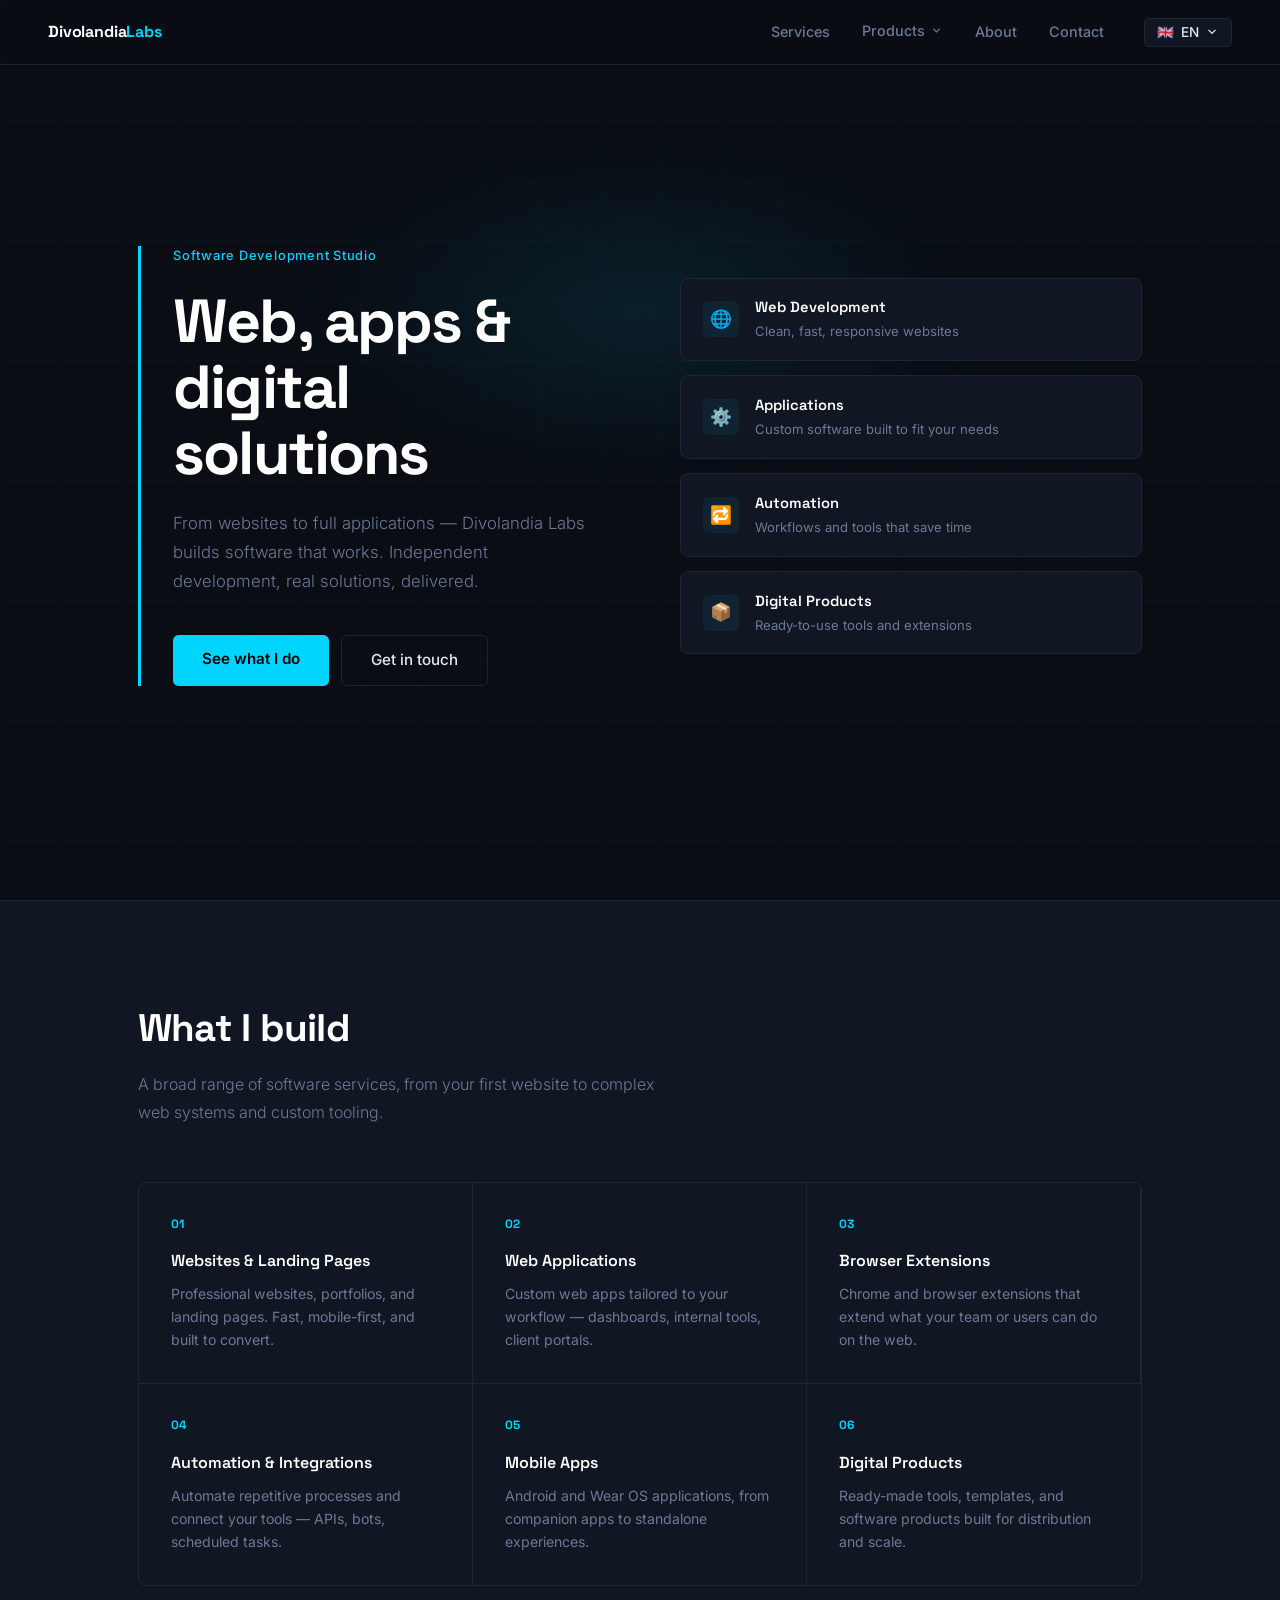
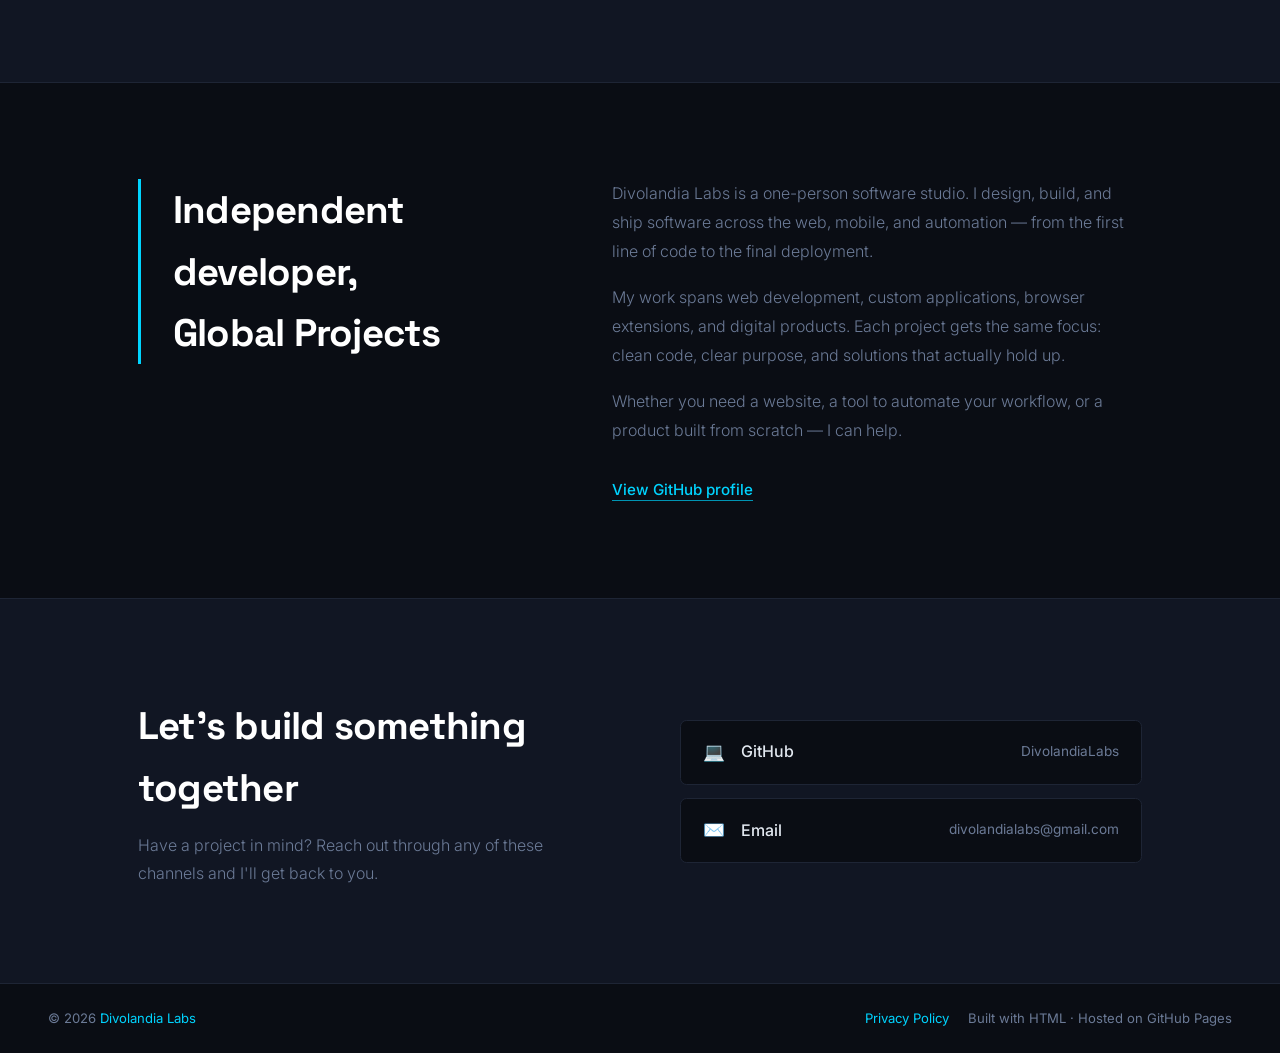
==== commit d7f5c5c1: "Move Products menu between Services and About Co-Authored-By: Claude Opus 5.5 <noreply@anthropic.com" ====
--- a/index.html
+++ b/index.html
@@ -433,6 +433,7 @@
     <a href="#hero" class="nav-logo">Divolandia<span>Labs</span></a>
     <div class="nav-right">
       <ul class="nav-links">
+        <li><a href="#services" data-i18n="nav.services">Services</a></li>
         <li class="nav-products" id="navProducts">
           <button class="nav-products-btn" id="productsBtn" aria-haspopup="true" aria-expanded="false" aria-controls="productsMenu">
             <span data-i18n="nav.products">Products</span>
@@ -453,7 +454,6 @@
             </a></li>
           </ul>
         </li>
-        <li><a href="#services" data-i18n="nav.services">Services</a></li>
         <li><a href="#about"    data-i18n="nav.about">About</a></li>
         <li><a href="#contact"  data-i18n="nav.contact">Contact</a></li>
       </ul>
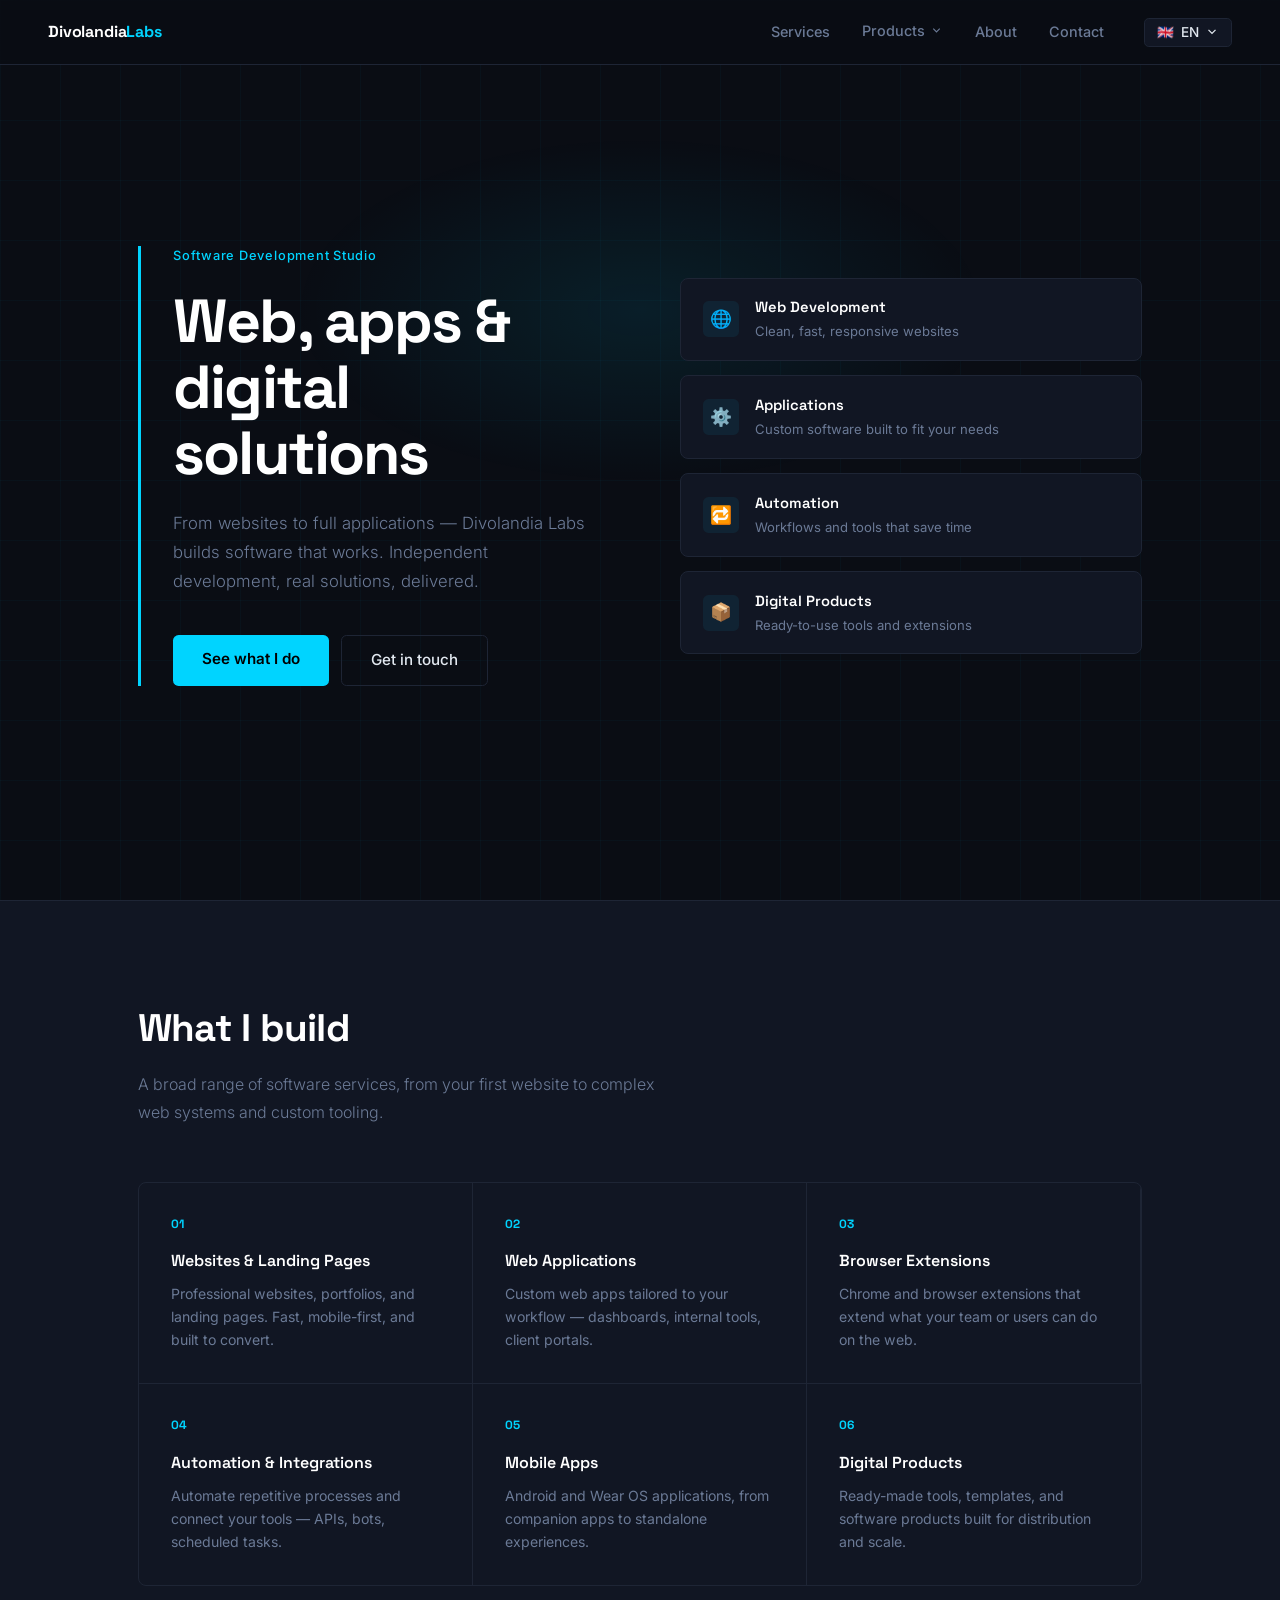
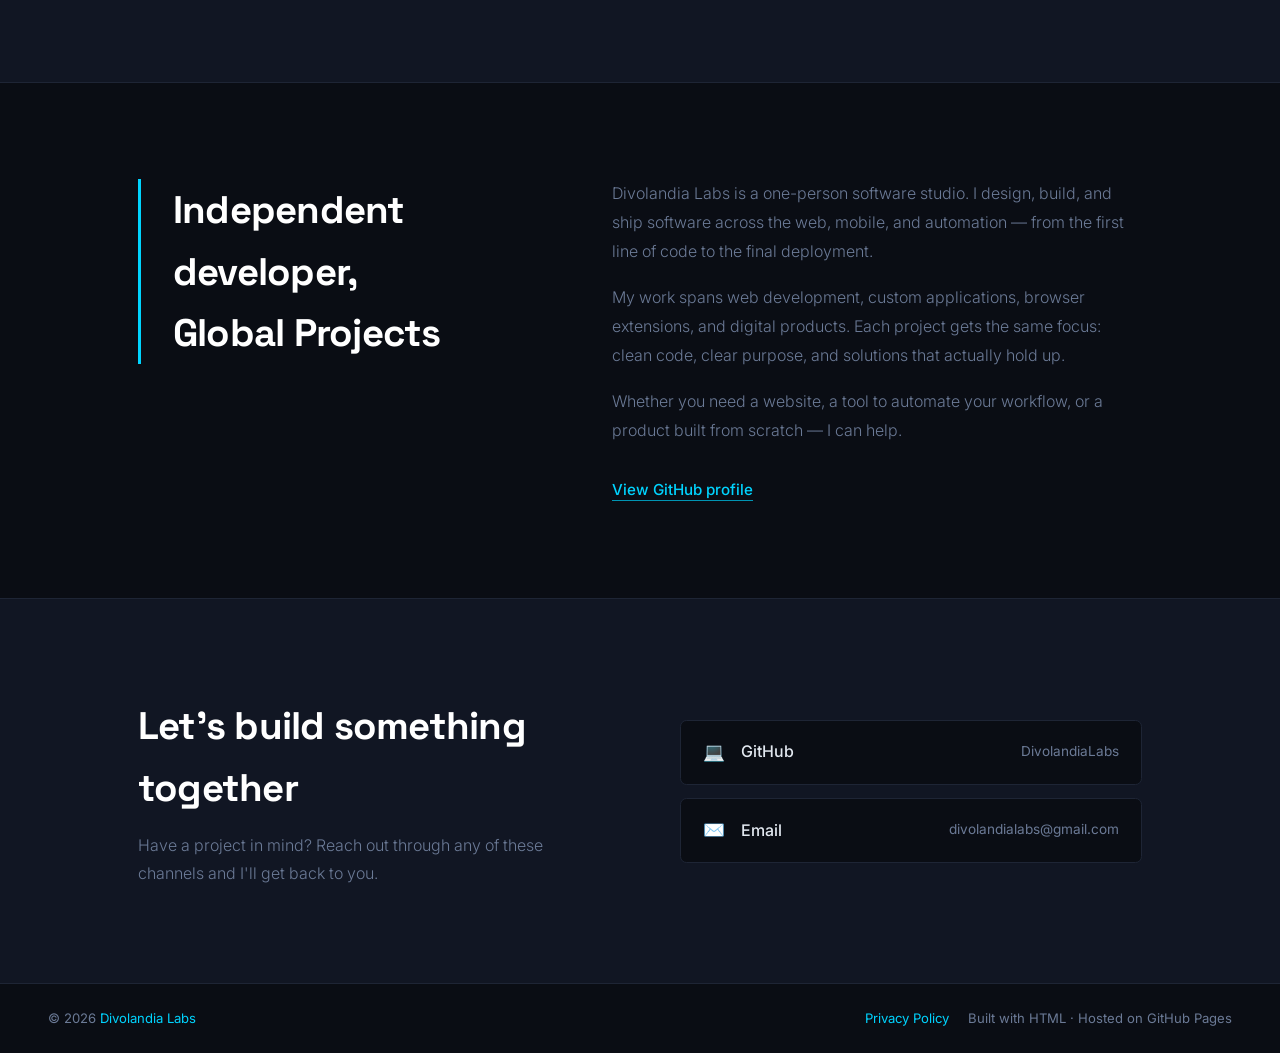
==== commit ea97b55a: "Add NeoCalc product page and link it in the Products menu Co-Authored-By: Claude Opus 5.5 <noreply@a" ====
--- a/index.html
+++ b/index.html
@@ -452,6 +452,10 @@
               <span class="pm-icon" aria-hidden="true">🔒</span>
               <span><span class="pm-name">Private Bookmarks</span><span class="pm-desc" data-i18n="prod.bookmarks">PIN-protect your Chrome bookmarks</span></span>
             </a></li>
+            <li><a href="neocalc/">
+              <span class="pm-icon" aria-hidden="true">🧮</span>
+              <span><span class="pm-name">NeoCalc</span><span class="pm-desc" data-i18n="prod.neocalc">Windows calculator with 26 themes</span></span>
+            </a></li>
           </ul>
         </li>
         <li><a href="#about"    data-i18n="nav.about">About</a></li>
@@ -612,7 +616,7 @@
       en: {
         "a11y.skip":"Skip to content",
         "nav.services":"Services","nav.about":"About","nav.contact":"Contact",
-        "nav.products":"Products","prod.onoff":"Wired internet on/off in one click","prod.media":"Your Raspberry Pi music on Alexa","prod.bookmarks":"PIN-protect your Chrome bookmarks",
+        "nav.products":"Products","prod.onoff":"Wired internet on/off in one click","prod.media":"Your Raspberry Pi music on Alexa","prod.bookmarks":"PIN-protect your Chrome bookmarks","prod.neocalc":"Windows calculator with 26 themes",
         "hero.eyebrow":"Software Development Studio",
         "hero.h1":"Web, apps &amp; digital solutions",
         "hero.sub":"From websites to full applications — Divolandia Labs builds software that works. Independent development, real solutions, delivered.",
@@ -643,7 +647,7 @@
       es: {
         "a11y.skip":"Saltar al contenido",
         "nav.services":"Servicios","nav.about":"Sobre mí","nav.contact":"Contacto",
-        "nav.products":"Productos","prod.onoff":"Internet por cable on/off con un clic","prod.media":"Tu música de la Raspberry Pi en Alexa","prod.bookmarks":"Protege tus marcadores de Chrome con PIN",
+        "nav.products":"Productos","prod.onoff":"Internet por cable on/off con un clic","prod.media":"Tu música de la Raspberry Pi en Alexa","prod.bookmarks":"Protege tus marcadores de Chrome con PIN","prod.neocalc":"Calculadora de Windows con 26 temas",
         "hero.eyebrow":"Estudio de Desarrollo de Software",
         "hero.h1":"Web, apps y soluciones digitales",
         "hero.sub":"De sitios web a aplicaciones completas — Divolandia Labs construye software que funciona. Desarrollo independiente, soluciones reales.",
@@ -674,7 +678,7 @@
       fr: {
         "a11y.skip":"Aller au contenu",
         "nav.services":"Services","nav.about":"À propos","nav.contact":"Contact",
-        "nav.products":"Produits","prod.onoff":"Internet filaire on/off en un clic","prod.media":"Votre musique du Raspberry Pi sur Alexa","prod.bookmarks":"Protégez vos favoris Chrome par PIN",
+        "nav.products":"Produits","prod.onoff":"Internet filaire on/off en un clic","prod.media":"Votre musique du Raspberry Pi sur Alexa","prod.bookmarks":"Protégez vos favoris Chrome par PIN","prod.neocalc":"Calculatrice Windows avec 26 thèmes",
         "hero.eyebrow":"Studio de Développement Logiciel",
         "hero.h1":"Web, apps &amp; solutions digitales",
         "hero.sub":"Des sites web aux applications complètes — Divolandia Labs crée des logiciels qui fonctionnent. Développement indépendant, solutions concrètes.",
@@ -705,7 +709,7 @@
       de: {
         "a11y.skip":"Zum Inhalt springen",
         "nav.services":"Leistungen","nav.about":"Über mich","nav.contact":"Kontakt",
-        "nav.products":"Produkte","prod.onoff":"Kabel-Internet an/aus mit einem Klick","prod.media":"Ihre Raspberry-Pi-Musik auf Alexa","prod.bookmarks":"Chrome-Lesezeichen mit PIN schützen",
+        "nav.products":"Produkte","prod.onoff":"Kabel-Internet an/aus mit einem Klick","prod.media":"Ihre Raspberry-Pi-Musik auf Alexa","prod.bookmarks":"Chrome-Lesezeichen mit PIN schützen","prod.neocalc":"Windows-Rechner mit 26 Designs",
         "hero.eyebrow":"Software-Entwicklungsstudio",
         "hero.h1":"Web, Apps &amp; digitale Lösungen",
         "hero.sub":"Von Websites bis hin zu vollständigen Anwendungen — Divolandia Labs entwickelt Software, die funktioniert.",
@@ -736,7 +740,7 @@
       pt: {
         "a11y.skip":"Ir para o conteúdo",
         "nav.services":"Serviços","nav.about":"Sobre mim","nav.contact":"Contato",
-        "nav.products":"Produtos","prod.onoff":"Internet cabeada on/off com um clique","prod.media":"Sua música do Raspberry Pi na Alexa","prod.bookmarks":"Proteja seus favoritos do Chrome com PIN",
+        "nav.products":"Produtos","prod.onoff":"Internet cabeada on/off com um clique","prod.media":"Sua música do Raspberry Pi na Alexa","prod.bookmarks":"Proteja seus favoritos do Chrome com PIN","prod.neocalc":"Calculadora do Windows com 26 temas",
         "hero.eyebrow":"Estúdio de Desenvolvimento de Software",
         "hero.h1":"Web, apps e soluções digitais",
         "hero.sub":"De sites a aplicações completas — Divolandia Labs constrói software que funciona. Desenvolvimento independente, soluções reais.",
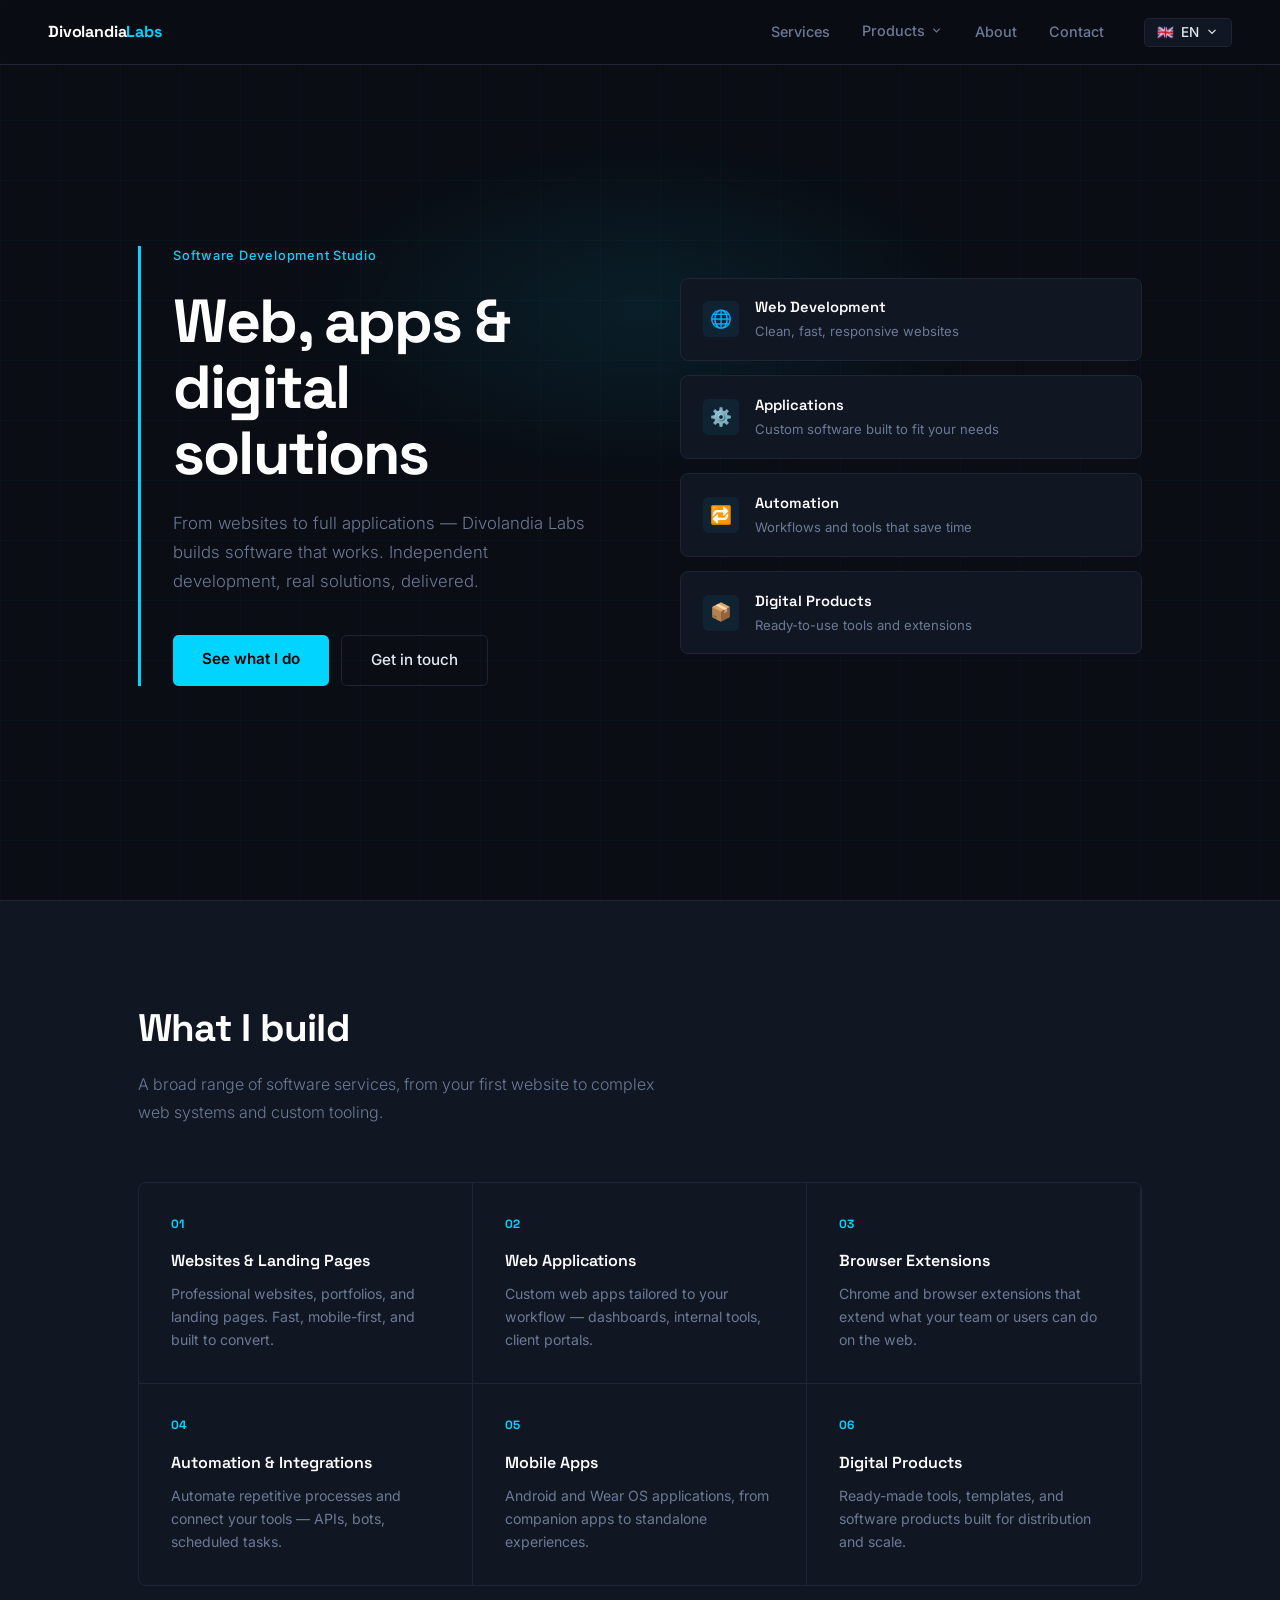
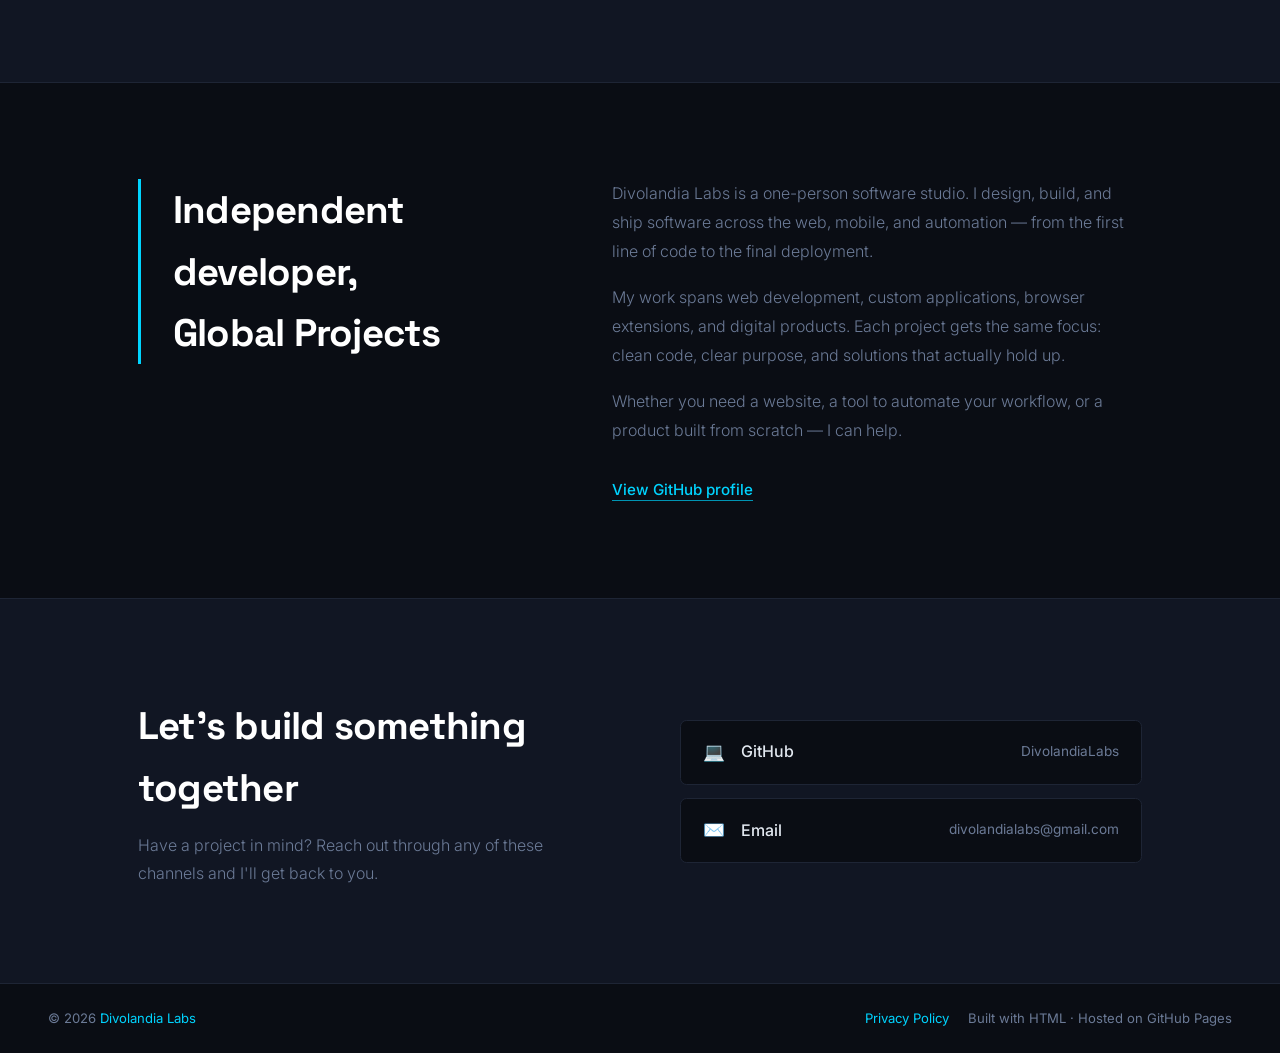
==== commit a09cde39: "Use the NeoCalc app icon in the Products menu Co-Authored-By: Claude Opus 5.5 <noreply@anthropic.com" ====
--- a/index.html
+++ b/index.html
@@ -453,7 +453,7 @@
               <span><span class="pm-name">Private Bookmarks</span><span class="pm-desc" data-i18n="prod.bookmarks">PIN-protect your Chrome bookmarks</span></span>
             </a></li>
             <li><a href="neocalc/">
-              <span class="pm-icon" aria-hidden="true">🧮</span>
+              <span class="pm-icon" aria-hidden="true"><img src="neocalc/img/icon.png" alt="" width="26" height="26" style="display:block" /></span>
               <span><span class="pm-name">NeoCalc</span><span class="pm-desc" data-i18n="prod.neocalc">Windows calculator with 26 themes</span></span>
             </a></li>
           </ul>
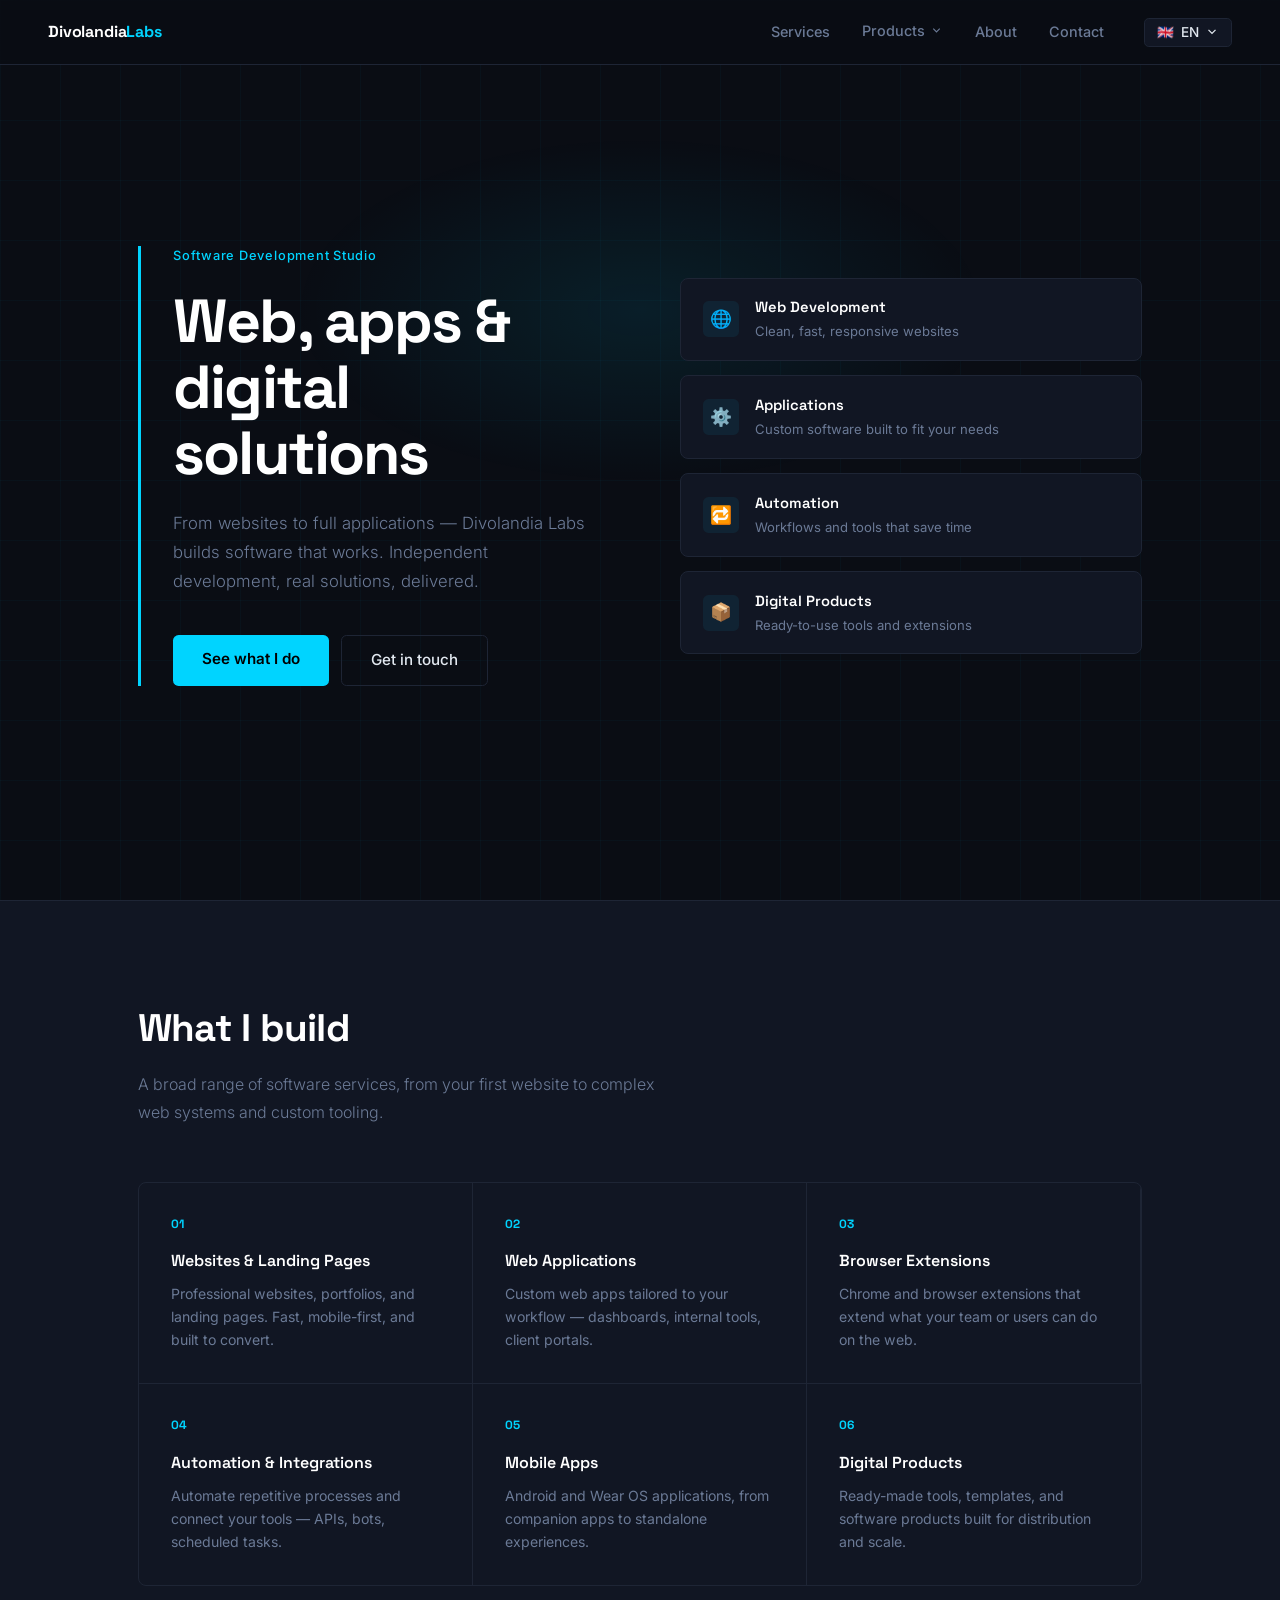
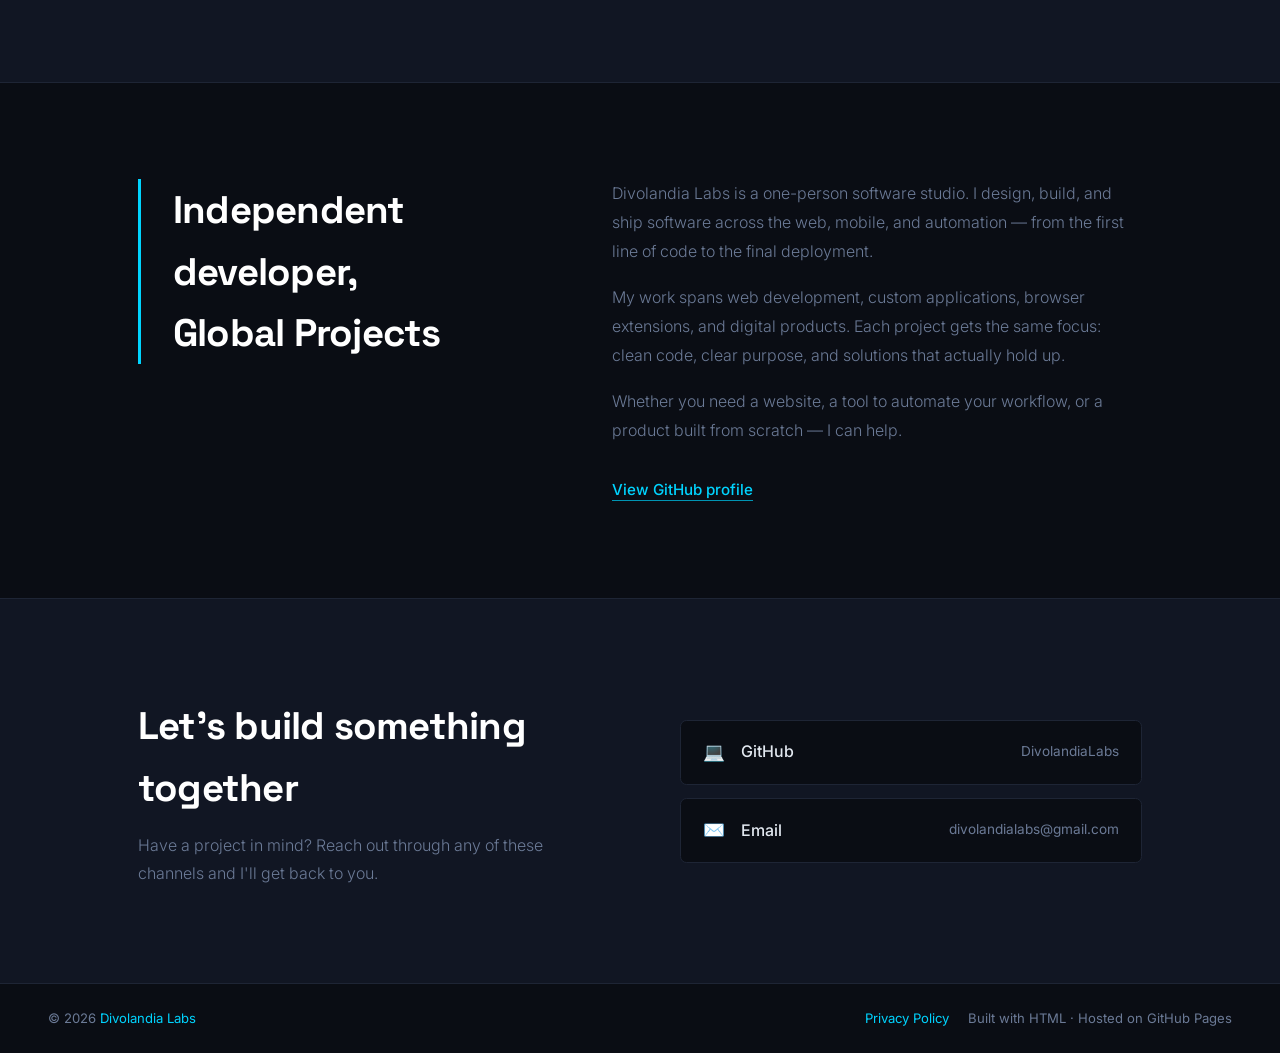
==== commit 19cec646: "feat: add preview-volume to products section Co-Authored-By: Claude Opus 5.5 <noreply@anthropic.com>" ====
--- a/index.html
+++ b/index.html
@@ -441,11 +441,11 @@
           </button>
           <ul class="products-menu" id="productsMenu">
             <li><a href="https://divolandialabs.github.io/onoffether/">
-              <span class="pm-icon" aria-hidden="true">🔌</span>
+              <span class="pm-icon" aria-hidden="true"><img src="img/products/onoffether.png" alt="" width="26" height="26" style="display:block" /></span>
               <span><span class="pm-name">OnOffEther</span><span class="pm-desc" data-i18n="prod.onoff">Wired internet on/off in one click</span></span>
             </a></li>
             <li><a href="local-media-for-alexa/">
-              <span class="pm-icon" aria-hidden="true">🎵</span>
+              <span class="pm-icon" aria-hidden="true"><img src="img/products/local-media-for-alexa.svg" alt="" width="26" height="26" style="display:block" /></span>
               <span><span class="pm-name">Local Media for Alexa</span><span class="pm-desc" data-i18n="prod.media">Your Raspberry Pi music on Alexa</span></span>
             </a></li>
             <li><a href="private-bookmarks/">
@@ -455,6 +455,10 @@
             <li><a href="neocalc/">
               <span class="pm-icon" aria-hidden="true"><img src="neocalc/img/icon.png" alt="" width="26" height="26" style="display:block" /></span>
               <span><span class="pm-name">NeoCalc</span><span class="pm-desc" data-i18n="prod.neocalc">Windows calculator with 26 themes</span></span>
+            </a></li>
+            <li><a href="https://github.com/DivolandiaLabs/preview-volume">
+              <span class="pm-icon" aria-hidden="true"><img src="img/products/preview-volume.png" alt="" width="26" height="26" style="display:block" /></span>
+              <span><span class="pm-name">Preview Volume</span><span class="pm-desc" data-i18n="prod.previewvol">Volume bar on Spotify's taskbar preview</span></span>
             </a></li>
           </ul>
         </li>
@@ -616,7 +620,7 @@
       en: {
         "a11y.skip":"Skip to content",
         "nav.services":"Services","nav.about":"About","nav.contact":"Contact",
-        "nav.products":"Products","prod.onoff":"Wired internet on/off in one click","prod.media":"Your Raspberry Pi music on Alexa","prod.bookmarks":"PIN-protect your Chrome bookmarks","prod.neocalc":"Windows calculator with 26 themes",
+        "nav.products":"Products","prod.onoff":"Wired internet on/off in one click","prod.media":"Your Raspberry Pi music on Alexa","prod.bookmarks":"PIN-protect your Chrome bookmarks","prod.neocalc":"Windows calculator with 26 themes","prod.previewvol":"Volume bar on Spotify's taskbar preview",
         "hero.eyebrow":"Software Development Studio",
         "hero.h1":"Web, apps &amp; digital solutions",
         "hero.sub":"From websites to full applications — Divolandia Labs builds software that works. Independent development, real solutions, delivered.",
@@ -647,7 +651,7 @@
       es: {
         "a11y.skip":"Saltar al contenido",
         "nav.services":"Servicios","nav.about":"Sobre mí","nav.contact":"Contacto",
-        "nav.products":"Productos","prod.onoff":"Internet por cable on/off con un clic","prod.media":"Tu música de la Raspberry Pi en Alexa","prod.bookmarks":"Protege tus marcadores de Chrome con PIN","prod.neocalc":"Calculadora de Windows con 26 temas",
+        "nav.products":"Productos","prod.onoff":"Internet por cable on/off con un clic","prod.media":"Tu música de la Raspberry Pi en Alexa","prod.bookmarks":"Protege tus marcadores de Chrome con PIN","prod.neocalc":"Calculadora de Windows con 26 temas","prod.previewvol":"Barra de volumen en la vista previa de Spotify",
         "hero.eyebrow":"Estudio de Desarrollo de Software",
         "hero.h1":"Web, apps y soluciones digitales",
         "hero.sub":"De sitios web a aplicaciones completas — Divolandia Labs construye software que funciona. Desarrollo independiente, soluciones reales.",
@@ -678,7 +682,7 @@
       fr: {
         "a11y.skip":"Aller au contenu",
         "nav.services":"Services","nav.about":"À propos","nav.contact":"Contact",
-        "nav.products":"Produits","prod.onoff":"Internet filaire on/off en un clic","prod.media":"Votre musique du Raspberry Pi sur Alexa","prod.bookmarks":"Protégez vos favoris Chrome par PIN","prod.neocalc":"Calculatrice Windows avec 26 thèmes",
+        "nav.products":"Produits","prod.onoff":"Internet filaire on/off en un clic","prod.media":"Votre musique du Raspberry Pi sur Alexa","prod.bookmarks":"Protégez vos favoris Chrome par PIN","prod.neocalc":"Calculatrice Windows avec 26 thèmes","prod.previewvol":"Barre de volume sur l'aperçu de Spotify",
         "hero.eyebrow":"Studio de Développement Logiciel",
         "hero.h1":"Web, apps &amp; solutions digitales",
         "hero.sub":"Des sites web aux applications complètes — Divolandia Labs crée des logiciels qui fonctionnent. Développement indépendant, solutions concrètes.",
@@ -709,7 +713,7 @@
       de: {
         "a11y.skip":"Zum Inhalt springen",
         "nav.services":"Leistungen","nav.about":"Über mich","nav.contact":"Kontakt",
-        "nav.products":"Produkte","prod.onoff":"Kabel-Internet an/aus mit einem Klick","prod.media":"Ihre Raspberry-Pi-Musik auf Alexa","prod.bookmarks":"Chrome-Lesezeichen mit PIN schützen","prod.neocalc":"Windows-Rechner mit 26 Designs",
+        "nav.products":"Produkte","prod.onoff":"Kabel-Internet an/aus mit einem Klick","prod.media":"Ihre Raspberry-Pi-Musik auf Alexa","prod.bookmarks":"Chrome-Lesezeichen mit PIN schützen","prod.neocalc":"Windows-Rechner mit 26 Designs","prod.previewvol":"Lautstärkeregler in der Spotify-Vorschau",
         "hero.eyebrow":"Software-Entwicklungsstudio",
         "hero.h1":"Web, Apps &amp; digitale Lösungen",
         "hero.sub":"Von Websites bis hin zu vollständigen Anwendungen — Divolandia Labs entwickelt Software, die funktioniert.",
@@ -740,7 +744,7 @@
       pt: {
         "a11y.skip":"Ir para o conteúdo",
         "nav.services":"Serviços","nav.about":"Sobre mim","nav.contact":"Contato",
-        "nav.products":"Produtos","prod.onoff":"Internet cabeada on/off com um clique","prod.media":"Sua música do Raspberry Pi na Alexa","prod.bookmarks":"Proteja seus favoritos do Chrome com PIN","prod.neocalc":"Calculadora do Windows com 26 temas",
+        "nav.products":"Produtos","prod.onoff":"Internet cabeada on/off com um clique","prod.media":"Sua música do Raspberry Pi na Alexa","prod.bookmarks":"Proteja seus favoritos do Chrome com PIN","prod.neocalc":"Calculadora do Windows com 26 temas","prod.previewvol":"Barra de volume na prévia do Spotify",
         "hero.eyebrow":"Estúdio de Desenvolvimento de Software",
         "hero.h1":"Web, apps e soluções digitais",
         "hero.sub":"De sites a aplicações completas — Divolandia Labs constrói software que funciona. Desenvolvimento independente, soluções reais.",
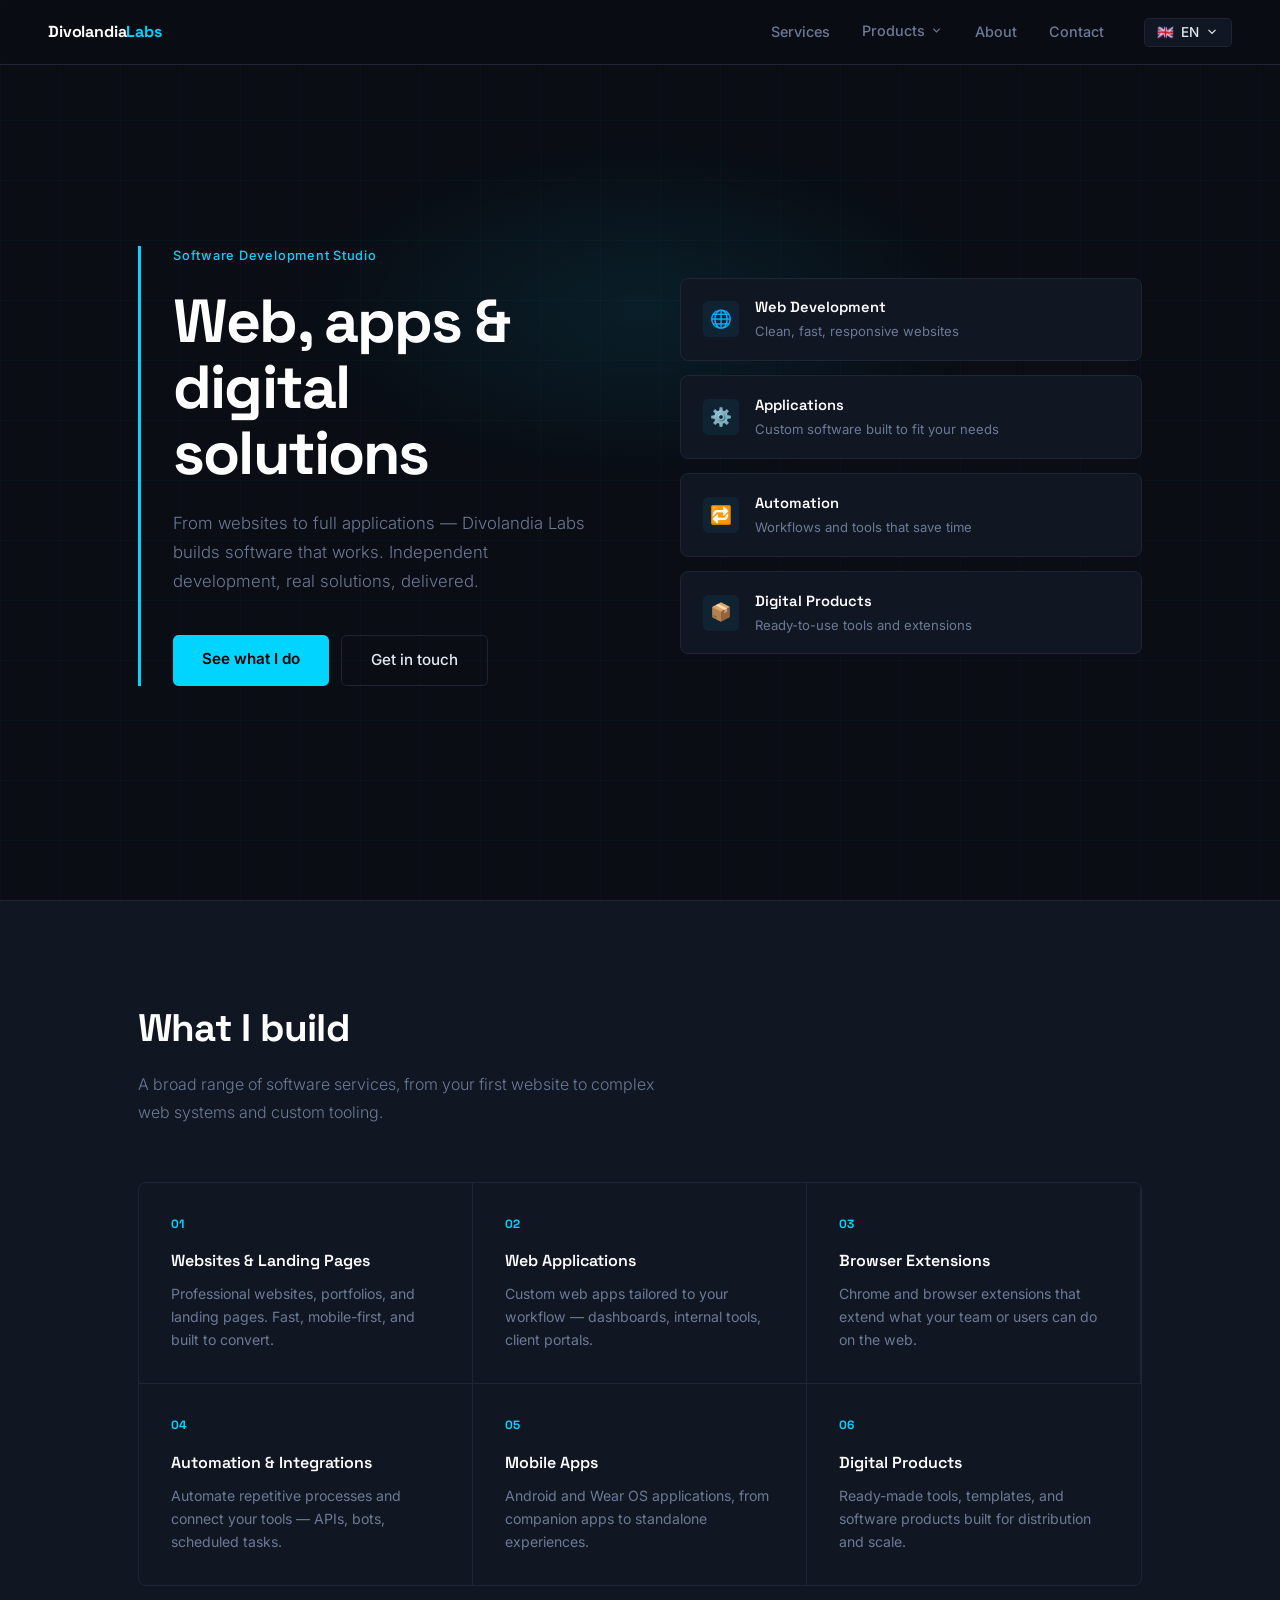
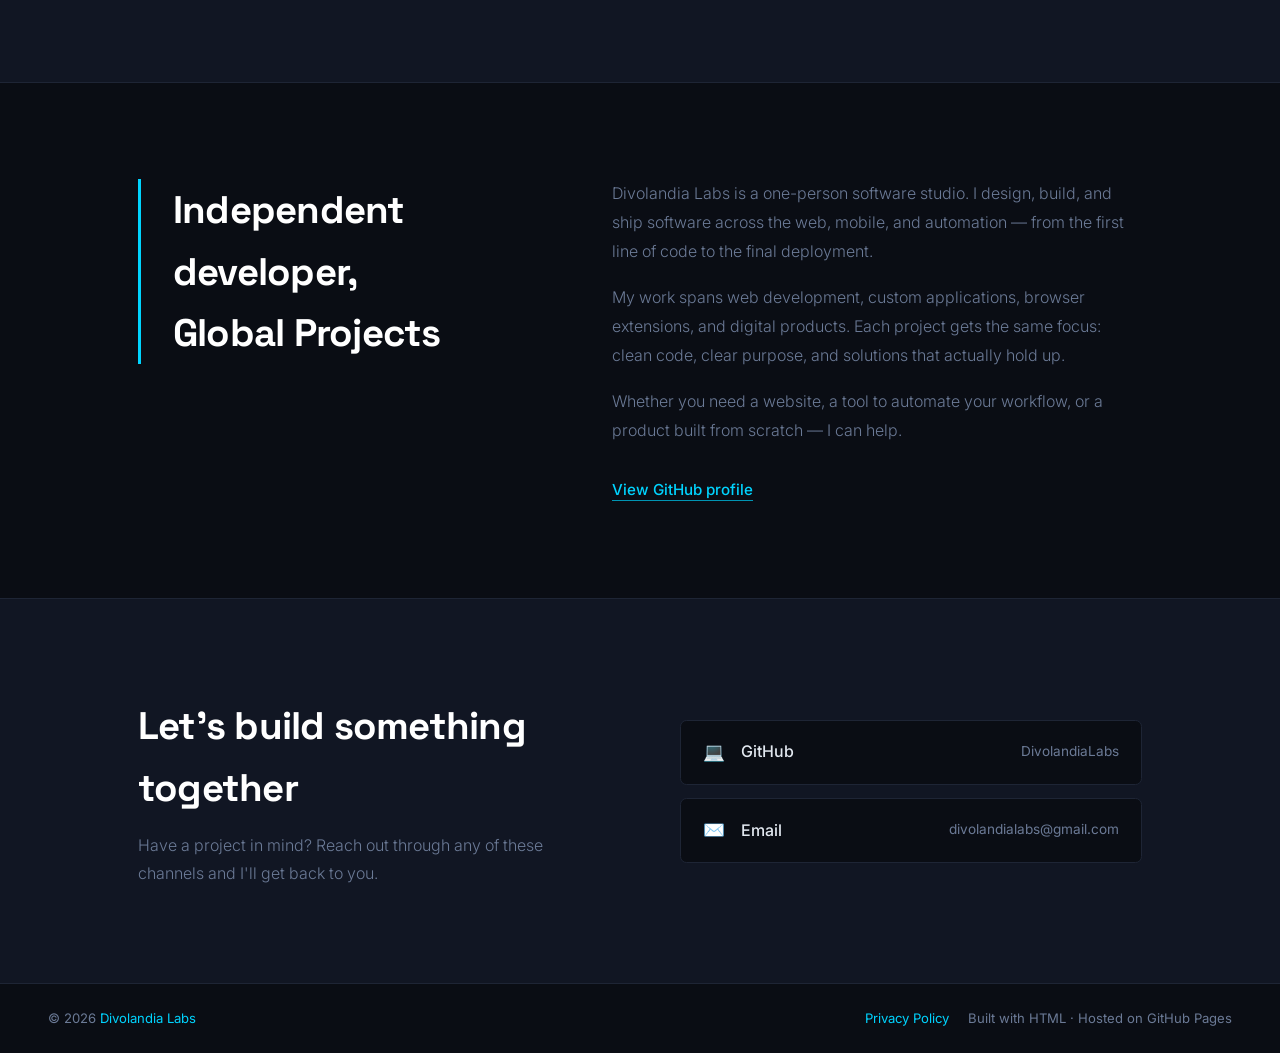
==== commit a37149bb: "update: diva-routine — sport, workout and dance routines, guided video sessions and class playlists " ====
--- a/index.html
+++ b/index.html
@@ -456,9 +456,13 @@
               <span class="pm-icon" aria-hidden="true"><img src="neocalc/img/icon.png" alt="" width="26" height="26" style="display:block" /></span>
               <span><span class="pm-name">NeoCalc</span><span class="pm-desc" data-i18n="prod.neocalc">Windows calculator with 26 themes</span></span>
             </a></li>
-            <li><a href="https://github.com/DivolandiaLabs/preview-volume">
+            <li><a href="preview-volume/">
               <span class="pm-icon" aria-hidden="true"><img src="img/products/preview-volume.png" alt="" width="26" height="26" style="display:block" /></span>
               <span><span class="pm-name">Preview Volume</span><span class="pm-desc" data-i18n="prod.previewvol">Volume bar on Spotify's taskbar preview</span></span>
+            </a></li>
+            <li><a href="diva-routine/">
+              <span class="pm-icon" aria-hidden="true"><img src="img/products/diva-routine.png" alt="" width="26" height="26" style="display:block" /></span>
+              <span><span class="pm-name">Diva Routine</span><span class="pm-desc" data-i18n="prod.divaroutine">Sport, workout &amp; dance routines and video class playlists</span></span>
             </a></li>
           </ul>
         </li>
@@ -620,7 +624,7 @@
       en: {
         "a11y.skip":"Skip to content",
         "nav.services":"Services","nav.about":"About","nav.contact":"Contact",
-        "nav.products":"Products","prod.onoff":"Wired internet on/off in one click","prod.media":"Your Raspberry Pi music on Alexa","prod.bookmarks":"PIN-protect your Chrome bookmarks","prod.neocalc":"Windows calculator with 26 themes","prod.previewvol":"Volume bar on Spotify's taskbar preview",
+        "nav.products":"Products","prod.onoff":"Wired internet on/off in one click","prod.media":"Your Raspberry Pi music on Alexa","prod.bookmarks":"PIN-protect your Chrome bookmarks","prod.neocalc":"Windows calculator with 26 themes","prod.previewvol":"Volume bar on Spotify's taskbar preview","prod.divaroutine":"Sport, workout & dance routines and video class playlists",
         "hero.eyebrow":"Software Development Studio",
         "hero.h1":"Web, apps &amp; digital solutions",
         "hero.sub":"From websites to full applications — Divolandia Labs builds software that works. Independent development, real solutions, delivered.",
@@ -651,7 +655,7 @@
       es: {
         "a11y.skip":"Saltar al contenido",
         "nav.services":"Servicios","nav.about":"Sobre mí","nav.contact":"Contacto",
-        "nav.products":"Productos","prod.onoff":"Internet por cable on/off con un clic","prod.media":"Tu música de la Raspberry Pi en Alexa","prod.bookmarks":"Protege tus marcadores de Chrome con PIN","prod.neocalc":"Calculadora de Windows con 26 temas","prod.previewvol":"Barra de volumen en la vista previa de Spotify",
+        "nav.products":"Productos","prod.onoff":"Internet por cable on/off con un clic","prod.media":"Tu música de la Raspberry Pi en Alexa","prod.bookmarks":"Protege tus marcadores de Chrome con PIN","prod.neocalc":"Calculadora de Windows con 26 temas","prod.previewvol":"Barra de volumen en la vista previa de Spotify","prod.divaroutine":"Rutinas de deporte, entreno y baile, y clases con playlists de vídeo",
         "hero.eyebrow":"Estudio de Desarrollo de Software",
         "hero.h1":"Web, apps y soluciones digitales",
         "hero.sub":"De sitios web a aplicaciones completas — Divolandia Labs construye software que funciona. Desarrollo independiente, soluciones reales.",
@@ -682,7 +686,7 @@
       fr: {
         "a11y.skip":"Aller au contenu",
         "nav.services":"Services","nav.about":"À propos","nav.contact":"Contact",
-        "nav.products":"Produits","prod.onoff":"Internet filaire on/off en un clic","prod.media":"Votre musique du Raspberry Pi sur Alexa","prod.bookmarks":"Protégez vos favoris Chrome par PIN","prod.neocalc":"Calculatrice Windows avec 26 thèmes","prod.previewvol":"Barre de volume sur l'aperçu de Spotify",
+        "nav.products":"Produits","prod.onoff":"Internet filaire on/off en un clic","prod.media":"Votre musique du Raspberry Pi sur Alexa","prod.bookmarks":"Protégez vos favoris Chrome par PIN","prod.neocalc":"Calculatrice Windows avec 26 thèmes","prod.previewvol":"Barre de volume sur l'aperçu de Spotify","prod.divaroutine":"Routines de sport, d'entraînement et de danse, et cours en playlists vidéo",
         "hero.eyebrow":"Studio de Développement Logiciel",
         "hero.h1":"Web, apps &amp; solutions digitales",
         "hero.sub":"Des sites web aux applications complètes — Divolandia Labs crée des logiciels qui fonctionnent. Développement indépendant, solutions concrètes.",
@@ -713,7 +717,7 @@
       de: {
         "a11y.skip":"Zum Inhalt springen",
         "nav.services":"Leistungen","nav.about":"Über mich","nav.contact":"Kontakt",
-        "nav.products":"Produkte","prod.onoff":"Kabel-Internet an/aus mit einem Klick","prod.media":"Ihre Raspberry-Pi-Musik auf Alexa","prod.bookmarks":"Chrome-Lesezeichen mit PIN schützen","prod.neocalc":"Windows-Rechner mit 26 Designs","prod.previewvol":"Lautstärkeregler in der Spotify-Vorschau",
+        "nav.products":"Produkte","prod.onoff":"Kabel-Internet an/aus mit einem Klick","prod.media":"Ihre Raspberry-Pi-Musik auf Alexa","prod.bookmarks":"Chrome-Lesezeichen mit PIN schützen","prod.neocalc":"Windows-Rechner mit 26 Designs","prod.previewvol":"Lautstärkeregler in der Spotify-Vorschau","prod.divaroutine":"Sport-, Trainings- und Tanzroutinen und Kurse mit Video-Playlists",
         "hero.eyebrow":"Software-Entwicklungsstudio",
         "hero.h1":"Web, Apps &amp; digitale Lösungen",
         "hero.sub":"Von Websites bis hin zu vollständigen Anwendungen — Divolandia Labs entwickelt Software, die funktioniert.",
@@ -744,7 +748,7 @@
       pt: {
         "a11y.skip":"Ir para o conteúdo",
         "nav.services":"Serviços","nav.about":"Sobre mim","nav.contact":"Contato",
-        "nav.products":"Produtos","prod.onoff":"Internet cabeada on/off com um clique","prod.media":"Sua música do Raspberry Pi na Alexa","prod.bookmarks":"Proteja seus favoritos do Chrome com PIN","prod.neocalc":"Calculadora do Windows com 26 temas","prod.previewvol":"Barra de volume na prévia do Spotify",
+        "nav.products":"Produtos","prod.onoff":"Internet cabeada on/off com um clique","prod.media":"Sua música do Raspberry Pi na Alexa","prod.bookmarks":"Proteja seus favoritos do Chrome com PIN","prod.neocalc":"Calculadora do Windows com 26 temas","prod.previewvol":"Barra de volume na prévia do Spotify","prod.divaroutine":"Rotinas de esporte, treino e dança, e aulas com playlists de vídeo",
         "hero.eyebrow":"Estúdio de Desenvolvimento de Software",
         "hero.h1":"Web, apps e soluções digitais",
         "hero.sub":"De sites a aplicações completas — Divolandia Labs constrói software que funciona. Desenvolvimento independente, soluções reais.",
